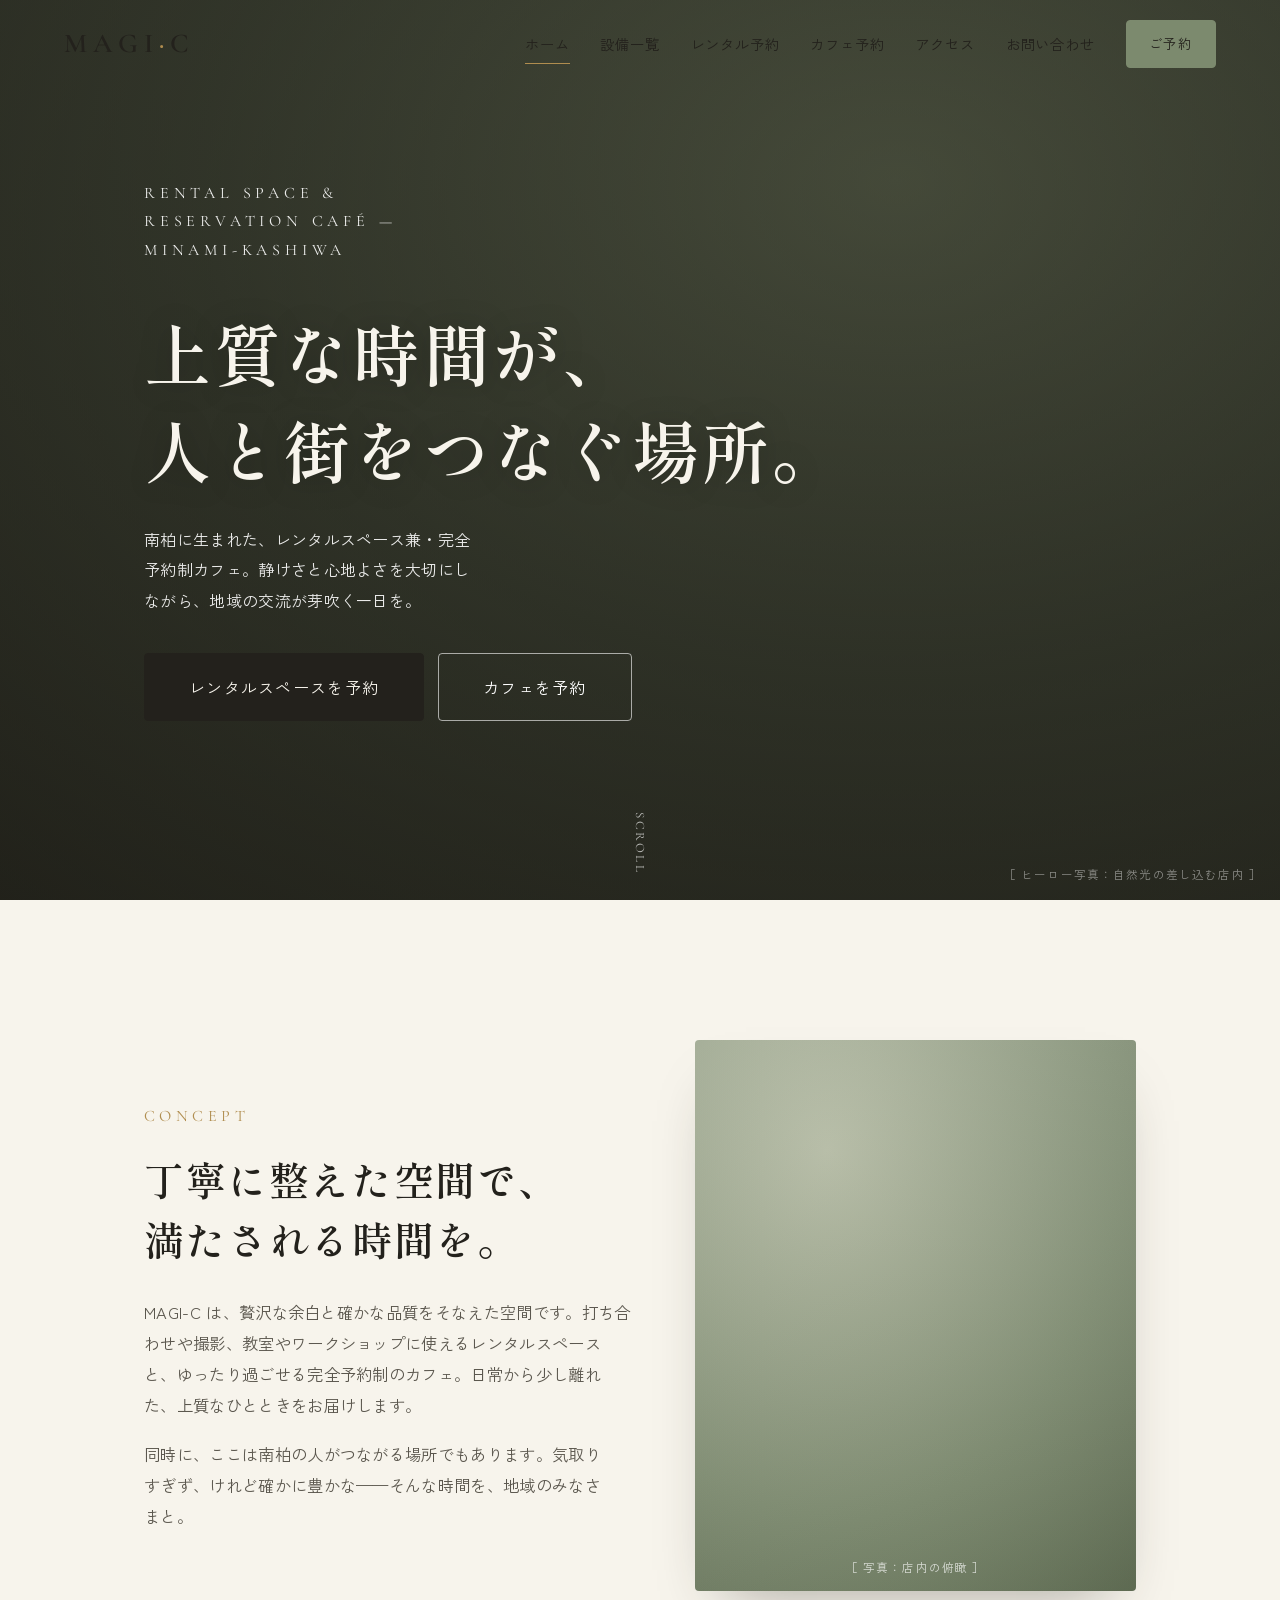
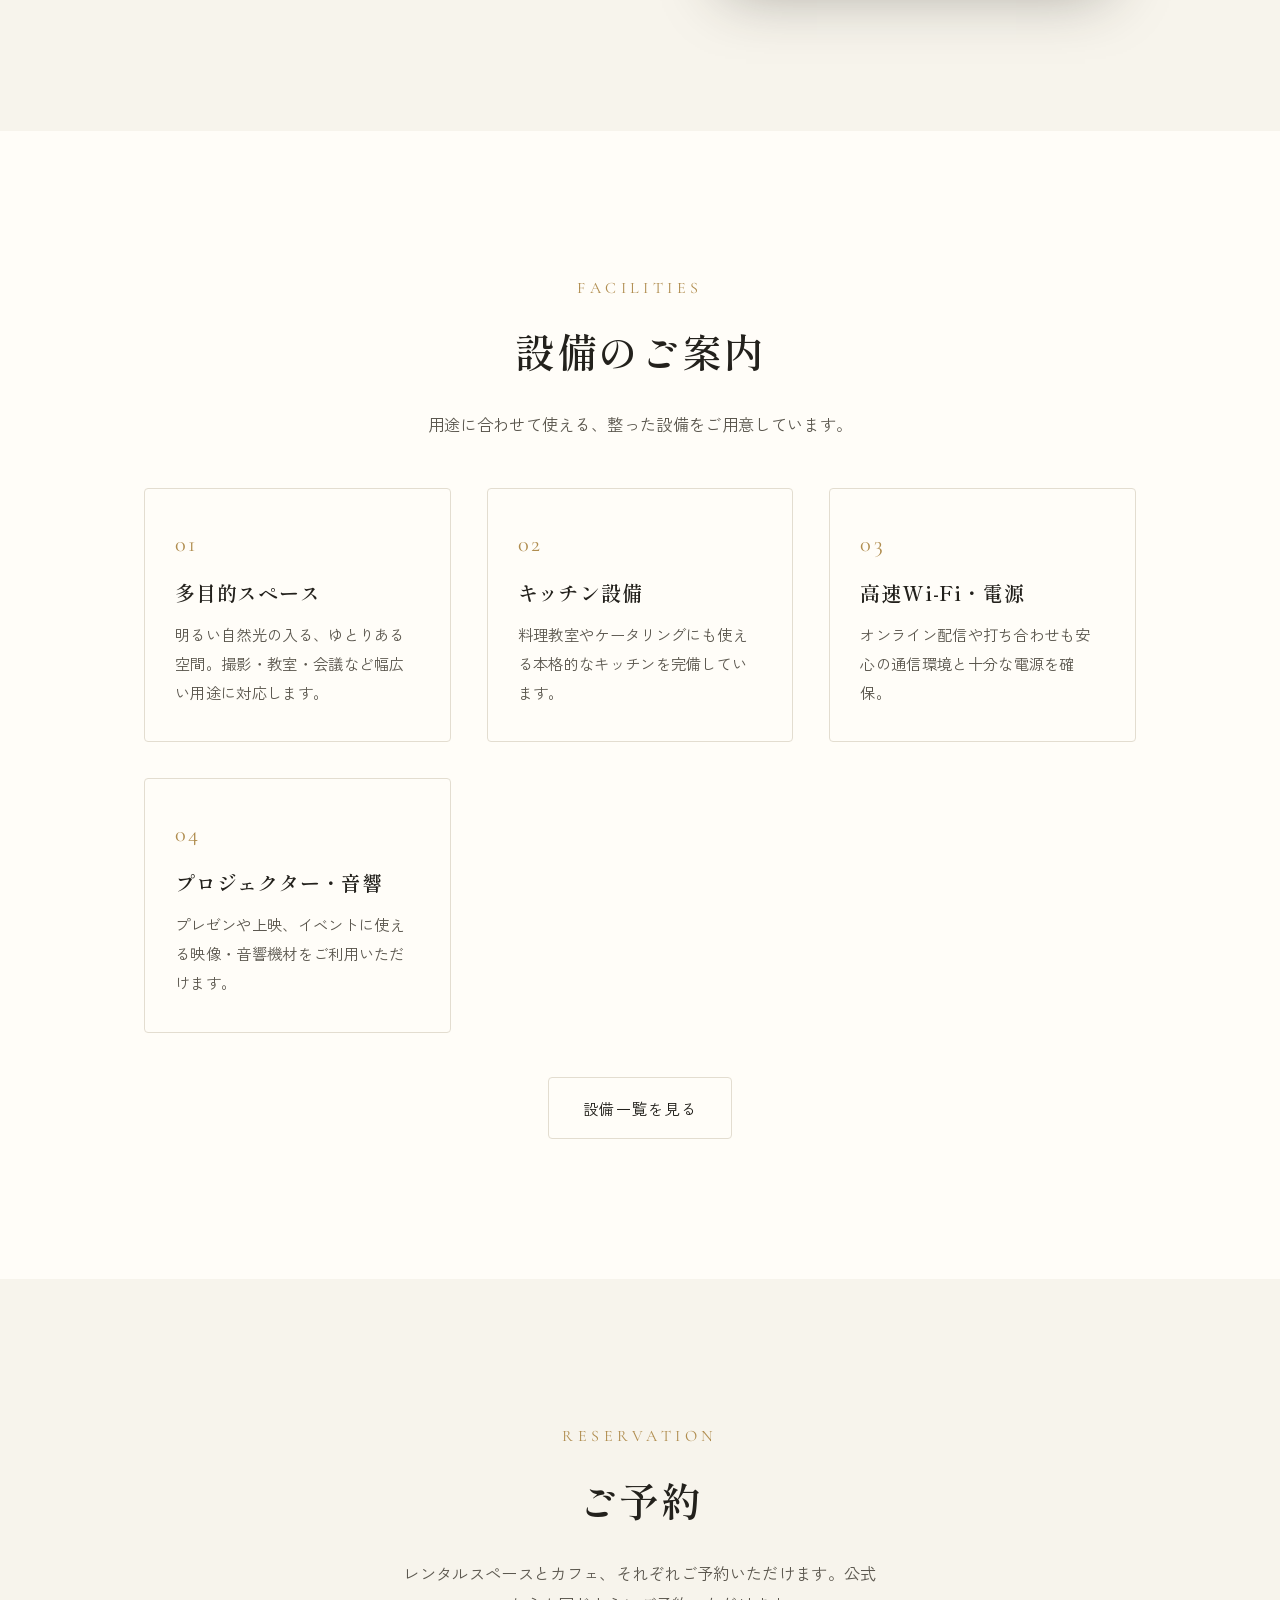
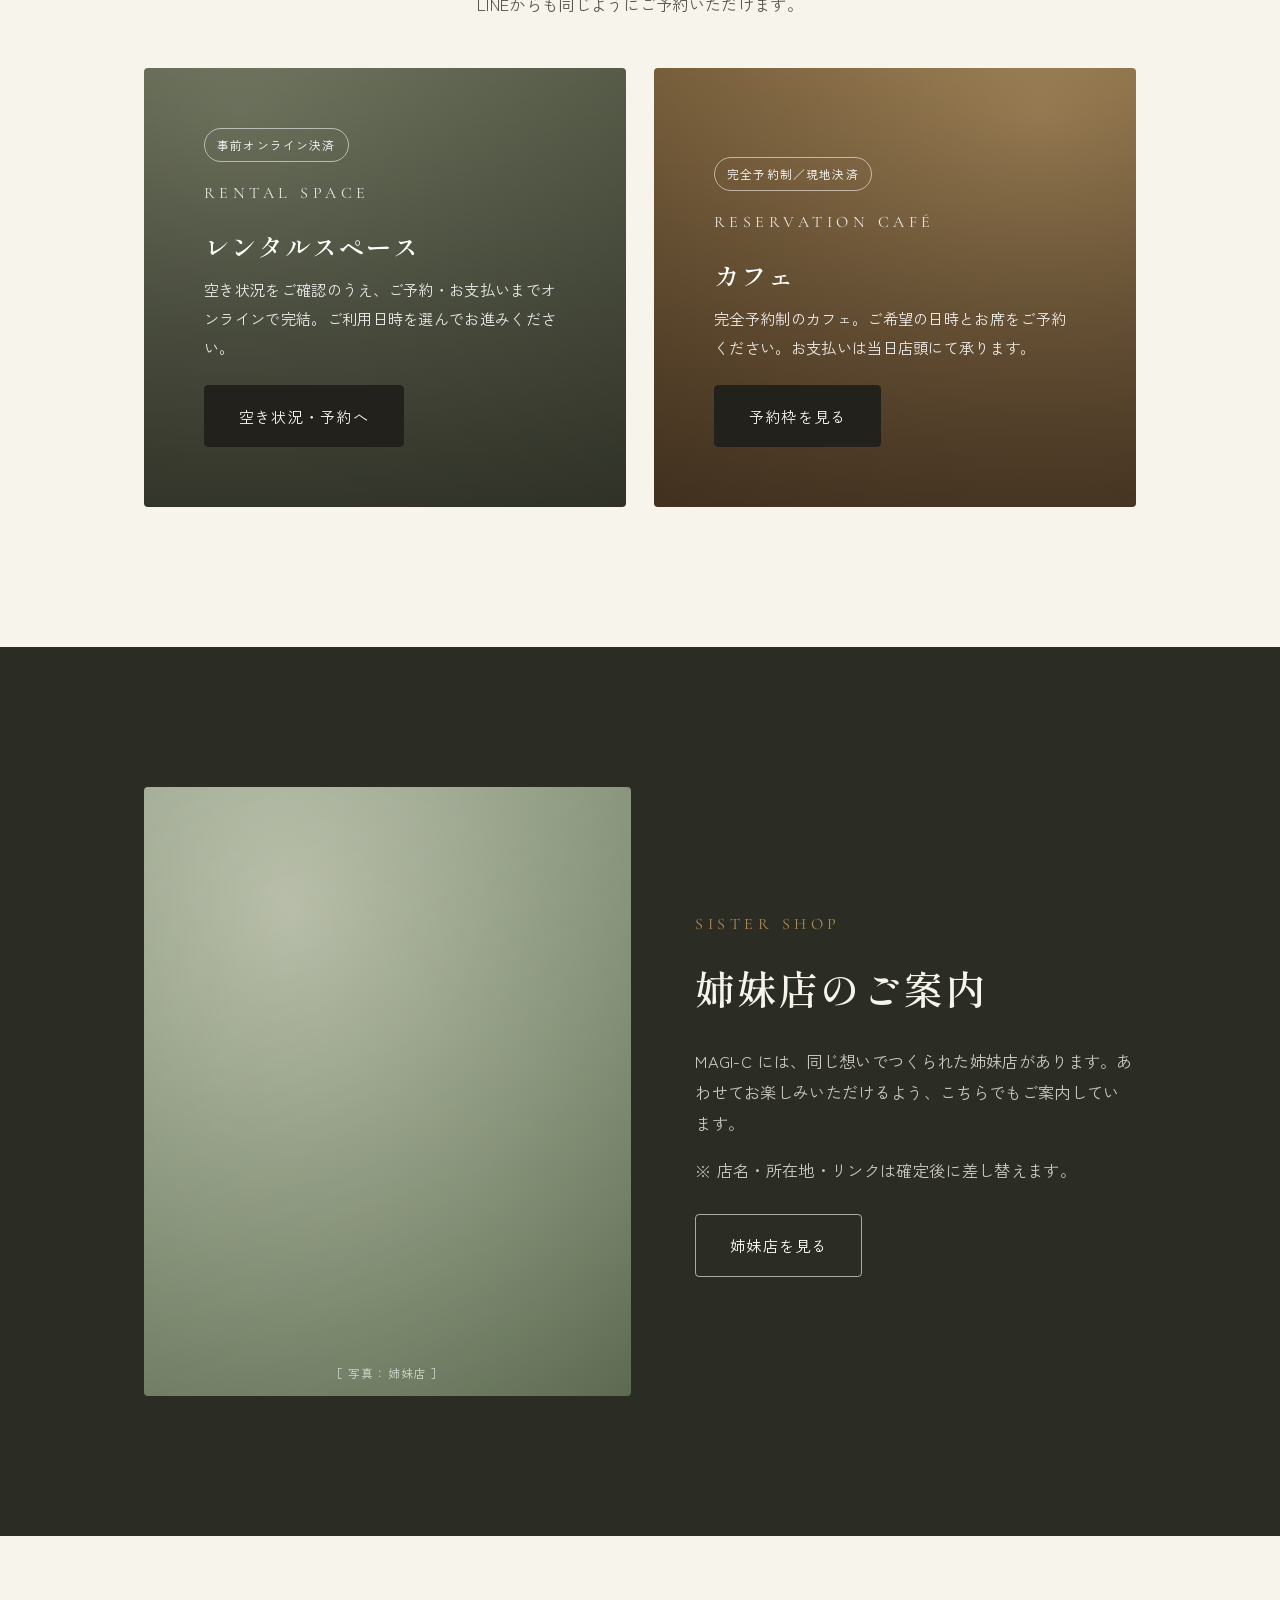
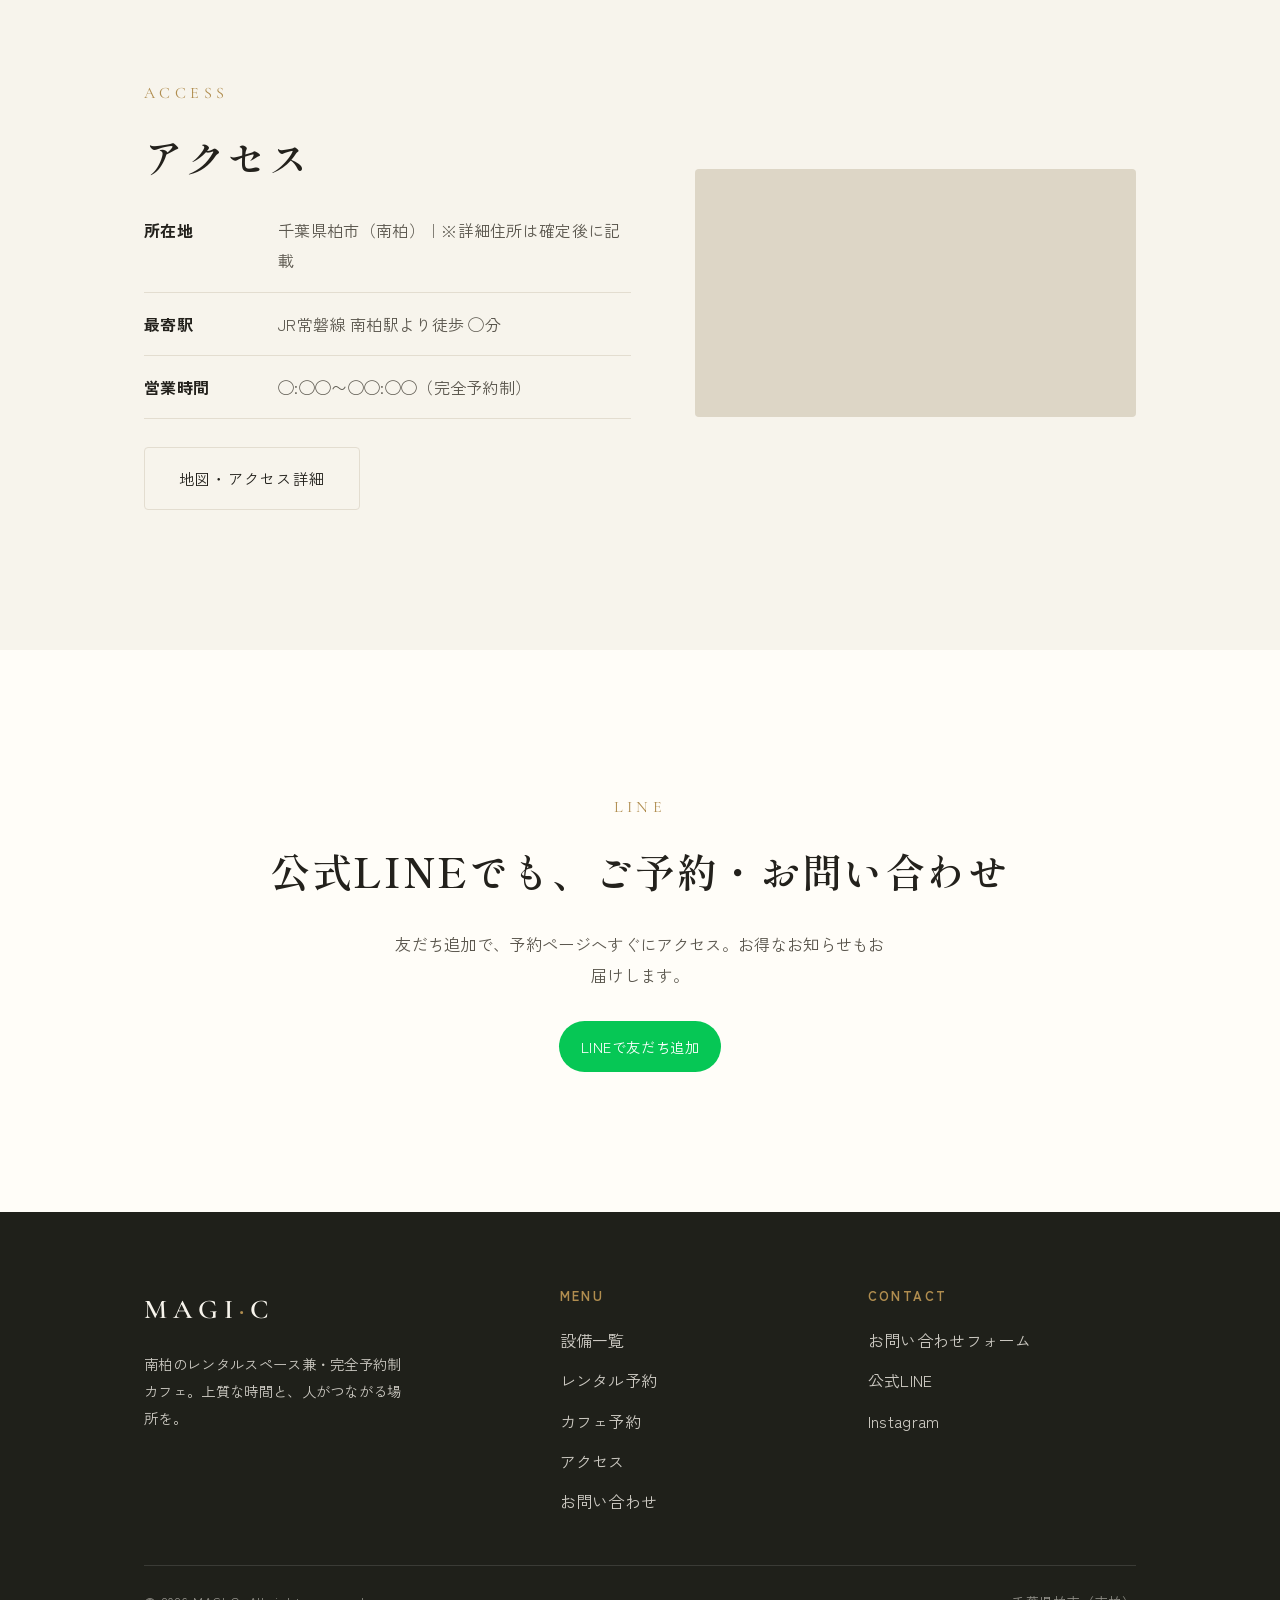
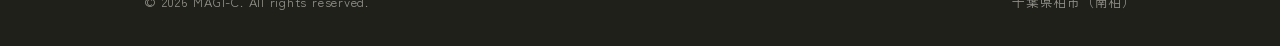
==== index.html @ 15f21172 "chore: Phase 2-a 予約保存(決済なし)実装をチェックポイント - booking-product/supabase/schema.sql: テーブル+RLS+RPC+シード - sup" ====
<!DOCTYPE html>
<html lang="ja">
<head>
  <meta charset="UTF-8" />
  <meta name="viewport" content="width=device-width, initial-scale=1.0" />
  <title>MAGI-C｜南柏のレンタルスペース＆完全予約制カフェ</title>
  <meta name="description" content="千葉・南柏のレンタルスペース兼・完全予約制カフェ「MAGI-C」。上質な時間と、地域の人がつながる場所。レンタルスペース・カフェのご予約はこちらから。" />
  <meta property="og:title" content="MAGI-C｜南柏のレンタルスペース＆完全予約制カフェ" />
  <meta property="og:description" content="上質な時間と、地域の人がつながる場所。南柏 MAGI-C。" />
  <meta property="og:type" content="website" />
  <link rel="preconnect" href="https://fonts.googleapis.com" />
  <link rel="preconnect" href="https://fonts.gstatic.com" crossorigin />
  <link href="https://fonts.googleapis.com/css2?family=Cormorant+Garamond:wght@500;600&family=Shippori+Mincho:wght@500;600&family=Zen+Kaku+Gothic+New:wght@400;500;700&display=swap" rel="stylesheet" />
  <link rel="stylesheet" href="assets/css/style.css" />
</head>
<body>

  <!-- Header -->
  <header class="site-header" id="header">
    <a href="index.html" class="brand">MAGI<span>·</span>C</a>
    <button class="nav-toggle" id="navToggle" aria-label="メニューを開く" aria-expanded="false"><span></span></button>
    <nav class="nav" id="nav">
      <a href="index.html" aria-current="page">ホーム</a>
      <a href="facilities.html">設備一覧</a>
      <a href="rental.html">レンタル予約</a>
      <a href="cafe.html">カフェ予約</a>
      <a href="access.html">アクセス</a>
      <a href="contact.html">お問い合わせ</a>
      <a href="rental.html" class="btn btn--sage">ご予約</a>
    </nav>
  </header>

  <!-- Hero -->
  <section class="hero">
    <div class="hero__media"></div>
    <div class="container hero__inner">
      <p class="hero__eyebrow">Rental Space &amp; Reservation Café — Minami-Kashiwa</p>
      <h1>上質な時間が、<br class="br-pc">人と街をつなぐ場所。</h1>
      <p>南柏に生まれた、レンタルスペース兼・完全予約制カフェ。静けさと心地よさを大切にしながら、地域の交流が芽吹く一日を。</p>
      <div class="hero__actions">
        <a href="rental.html" class="btn btn--lg">レンタルスペースを予約</a>
        <a href="cafe.html" class="btn btn--ghost btn--lg">カフェを予約</a>
      </div>
    </div>
    <span class="scroll-hint">SCROLL</span>
  </section>

  <!-- Concept -->
  <section class="section" id="concept">
    <div class="container split">
      <div class="reveal">
        <span class="eyebrow">Concept</span>
        <h2 class="section-title">丁寧に整えた空間で、<br class="br-pc">満たされる時間を。</h2>
        <p class="lead">MAGI-C は、贅沢な余白と確かな品質をそなえた空間です。打ち合わせや撮影、教室やワークショップに使えるレンタルスペースと、ゆったり過ごせる完全予約制のカフェ。日常から少し離れた、上質なひとときをお届けします。</p>
        <p class="lead" style="margin-top:18px;">同時に、ここは南柏の人がつながる場所でもあります。気取りすぎず、けれど確かに豊かな——そんな時間を、地域のみなさまと。</p>
      </div>
      <div class="media-frame reveal" data-label="［ 写真：店内の俯瞰 ］"></div>
    </div>
  </section>

  <!-- Facilities preview -->
  <section class="section" id="facilities" style="background:var(--c-paper);">
    <div class="container">
      <div class="reveal" style="text-align:center; margin-bottom:48px;">
        <span class="eyebrow">Facilities</span>
        <h2 class="section-title">設備のご案内</h2>
        <p class="lead" style="margin-inline:auto;">用途に合わせて使える、整った設備をご用意しています。</p>
      </div>
      <div class="grid">
        <div class="card reveal"><span class="num">01</span><h3>多目的スペース</h3><p>明るい自然光の入る、ゆとりある空間。撮影・教室・会議など幅広い用途に対応します。</p></div>
        <div class="card reveal"><span class="num">02</span><h3>キッチン設備</h3><p>料理教室やケータリングにも使える本格的なキッチンを完備しています。</p></div>
        <div class="card reveal"><span class="num">03</span><h3>高速Wi-Fi・電源</h3><p>オンライン配信や打ち合わせも安心の通信環境と十分な電源を確保。</p></div>
        <div class="card reveal"><span class="num">04</span><h3>プロジェクター・音響</h3><p>プレゼンや上映、イベントに使える映像・音響機材をご利用いただけます。</p></div>
      </div>
      <div style="text-align:center; margin-top:44px;" class="reveal">
        <a href="facilities.html" class="btn btn--ghost">設備一覧を見る</a>
      </div>
    </div>
  </section>

  <!-- Booking duo -->
  <section class="section" id="booking">
    <div class="container">
      <div class="reveal" style="text-align:center; margin-bottom:48px;">
        <span class="eyebrow">Reservation</span>
        <h2 class="section-title">ご予約</h2>
        <p class="lead" style="margin-inline:auto;">レンタルスペースとカフェ、それぞれご予約いただけます。公式LINEからも同じようにご予約いただけます。</p>
      </div>
      <div class="booking-duo">
        <div class="booking-card booking-card--rental reveal">
          <span class="tag">事前オンライン決済</span>
          <span class="eyebrow">Rental Space</span>
          <h3>レンタルスペース</h3>
          <p>空き状況をご確認のうえ、ご予約・お支払いまでオンラインで完結。ご利用日時を選んでお進みください。</p>
          <div><a href="rental.html" class="btn">空き状況・予約へ</a></div>
        </div>
        <div class="booking-card booking-card--cafe reveal">
          <span class="tag">完全予約制／現地決済</span>
          <span class="eyebrow">Reservation Café</span>
          <h3>カフェ</h3>
          <p>完全予約制のカフェ。ご希望の日時とお席をご予約ください。お支払いは当日店頭にて承ります。</p>
          <div><a href="cafe.html" class="btn">予約枠を見る</a></div>
        </div>
      </div>
    </div>
  </section>

  <!-- Sister store -->
  <section class="section sister" id="sister">
    <div class="container split">
      <div class="media-frame reveal" data-label="［ 写真：姉妹店 ］"></div>
      <div class="reveal">
        <span class="eyebrow">Sister Shop</span>
        <h2 class="section-title">姉妹店のご案内</h2>
        <p class="lead">MAGI-C には、同じ想いでつくられた姉妹店があります。あわせてお楽しみいただけるよう、こちらでもご案内しています。</p>
        <p class="lead" style="margin-top:16px;">※ 店名・所在地・リンクは確定後に差し替えます。</p>
        <div style="margin-top:28px;"><a href="#" class="btn btn--ghost" style="color:#fff;border-color:rgba(255,255,255,.6);">姉妹店を見る</a></div>
      </div>
    </div>
  </section>

  <!-- Access preview -->
  <section class="section" id="access">
    <div class="container split">
      <div class="reveal">
        <span class="eyebrow">Access</span>
        <h2 class="section-title">アクセス</h2>
        <dl class="info-list" style="margin-bottom:28px;">
          <div><dt>所在地</dt><dd>千葉県柏市（南柏）｜※詳細住所は確定後に記載</dd></div>
          <div><dt>最寄駅</dt><dd>JR常磐線 南柏駅より徒歩 ◯分</dd></div>
          <div><dt>営業時間</dt><dd>◯:◯◯〜◯◯:◯◯（完全予約制）</dd></div>
        </dl>
        <a href="access.html" class="btn btn--ghost">地図・アクセス詳細</a>
      </div>
      <iframe class="map-embed reveal" title="MAGI-C 地図（プレースホルダー）" src="https://www.google.com/maps?q=%E5%8D%97%E6%9F%8F%E9%A7%85&output=embed" loading="lazy"></iframe>
    </div>
  </section>

  <!-- LINE CTA -->
  <section class="section" style="background:var(--c-paper); text-align:center;">
    <div class="container reveal">
      <span class="eyebrow">LINE</span>
      <h2 class="section-title">公式LINEでも、ご予約・お問い合わせ</h2>
      <p class="lead" style="margin-inline:auto; margin-bottom:30px;">友だち追加で、予約ページへすぐにアクセス。お得なお知らせもお届けします。</p>
      <a href="#" class="line-pill">LINEで友だち追加</a>
    </div>
  </section>

  <!-- Footer -->
  <footer class="site-footer">
    <div class="container">
      <div class="footer-grid">
        <div>
          <a href="index.html" class="brand">MAGI<span>·</span>C</a>
          <p style="font-size:.9rem; max-width:34ch;">南柏のレンタルスペース兼・完全予約制カフェ。上質な時間と、人がつながる場所を。</p>
        </div>
        <div>
          <h4>Menu</h4>
          <ul>
            <li><a href="facilities.html">設備一覧</a></li>
            <li><a href="rental.html">レンタル予約</a></li>
            <li><a href="cafe.html">カフェ予約</a></li>
            <li><a href="access.html">アクセス</a></li>
            <li><a href="contact.html">お問い合わせ</a></li>
          </ul>
        </div>
        <div>
          <h4>Contact</h4>
          <ul>
            <li><a href="contact.html">お問い合わせフォーム</a></li>
            <li><a href="#">公式LINE</a></li>
            <li><a href="#">Instagram</a></li>
          </ul>
        </div>
      </div>
      <div class="footer-bottom">
        <span>&copy; 2026 MAGI-C. All rights reserved.</span>
        <span>千葉県柏市（南柏）</span>
      </div>
    </div>
  </footer>

  <script src="assets/js/main.js"></script>
</body>
</html>
---- assets/css/style.css ----
/* =========================================================
   MAGI-C  —  Design System
   高級感（restraint・余白・明朝）× さわやかさ（自然光・植物の差し色）
   ========================================================= */

:root {
  /* Color palette */
  --c-cream:      #f7f4ec;   /* base background (warm off-white) */
  --c-paper:      #fffdf8;   /* card / lighter surface */
  --c-ink:        #23211c;   /* primary text (soft black) */
  --c-ink-soft:   #5b574e;   /* secondary text */
  --c-line:       #e3ddd0;   /* hairline / borders */
  --c-sage:       #7c8a6e;   /* fresh accent (botanical green) */
  --c-sage-deep:  #5e6b52;   /* accent hover */
  --c-brass:      #b08d4f;   /* luxury accent (muted gold) */

  /* Typography */
  --f-serif:  "Shippori Mincho", "Hiragino Mincho ProN", "Yu Mincho", serif;
  --f-latin:  "Cormorant Garamond", Georgia, serif;
  --f-sans:   "Zen Kaku Gothic New", "Noto Sans JP", "Hiragino Sans", sans-serif;

  /* Spacing / layout */
  --maxw: 1120px;
  --gutter: clamp(20px, 5vw, 64px);
  --radius: 4px;

  /* Transition */
  --ease: cubic-bezier(.22,.61,.36,1);
}

/* ---------- Reset ---------- */
*, *::before, *::after { box-sizing: border-box; margin: 0; padding: 0; }
html { scroll-behavior: smooth; -webkit-text-size-adjust: 100%; }
body {
  font-family: var(--f-sans);
  color: var(--c-ink);
  background: var(--c-cream);
  line-height: 1.9;
  font-size: 16px;
  letter-spacing: .02em;
  -webkit-font-smoothing: antialiased;
  text-rendering: optimizeLegibility;
  /* 日本語の改行・禁則処理 */
  word-break: normal;
  line-break: strict;
  overflow-wrap: break-word;
}
img { max-width: 100%; display: block; }
a { color: inherit; text-decoration: none; transition: color .3s var(--ease); }
ul { list-style: none; }

/* PCのみの改行（スマホでは自然改行に任せる） */
.br-pc { display: inline; }

/* ---------- Typography helpers ---------- */
.serif { font-family: var(--f-serif); }
h1, h2, h3 {
  font-family: var(--f-serif);
  font-weight: 600;
  line-height: 1.5;
  letter-spacing: .04em;
  text-wrap: balance;          /* 見出しの行バランスを自動調整 */
}

.section {
  padding: clamp(64px, 11vw, 140px) 0;
}
.container {
  width: 100%;
  max-width: var(--maxw);
  margin-inline: auto;
  padding-inline: var(--gutter);
}
.eyebrow {
  font-family: var(--f-latin);
  font-size: 1rem;
  letter-spacing: .28em;
  text-transform: uppercase;
  color: var(--c-brass);
  display: inline-block;
  margin-bottom: 18px;
}
.section-title {
  font-size: clamp(1.55rem, 3.4vw, 2.5rem);
  margin-bottom: 28px;
}
.lead {
  color: var(--c-ink-soft);
  max-width: 62ch;
  font-size: 1.02rem;
  text-wrap: pretty;           /* 末尾の孤立文字を抑制 */
}
/* 中央寄せの説明文が広がりすぎないように */
[style*="margin-inline:auto"].lead,
.page-hero .lead { margin-inline: auto; }

/* ---------- Buttons ---------- */
.btn {
  display: inline-flex;
  align-items: center;
  gap: .6em;
  font-family: var(--f-sans);
  font-size: .95rem;
  letter-spacing: .08em;
  padding: 16px 34px;
  border: 1px solid var(--c-ink);
  border-radius: var(--radius);
  background: var(--c-ink);
  color: var(--c-cream);
  cursor: pointer;
  transition: all .35s var(--ease);
}
.btn:hover { background: transparent; color: var(--c-ink); }
.btn--ghost {
  background: transparent;
  color: var(--c-ink);
  border-color: var(--c-line);
}
.btn--ghost:hover { border-color: var(--c-ink); }
.btn--sage {
  background: var(--c-sage);
  border-color: var(--c-sage);
  color: #fff;
}
.btn--sage:hover { background: var(--c-sage-deep); border-color: var(--c-sage-deep); color:#fff; }
.btn--lg { padding: 18px 44px; font-size: 1rem; }

/* ---------- Header ---------- */
.site-header {
  position: fixed;
  inset: 0 0 auto 0;
  z-index: 100;
  display: flex;
  align-items: center;
  justify-content: space-between;
  padding: 18px var(--gutter);
  background: rgba(247,244,236,0);
  transition: background .4s var(--ease), padding .4s var(--ease), box-shadow .4s var(--ease);
}
.site-header.is-scrolled {
  background: rgba(247,244,236,.92);
  backdrop-filter: blur(8px);
  padding-block: 12px;
  box-shadow: 0 1px 0 var(--c-line);
}
.brand {
  font-family: var(--f-latin);
  font-size: 1.7rem;
  letter-spacing: .22em;
  font-weight: 600;
}
.brand span { color: var(--c-brass); }
.nav {
  display: flex;
  align-items: center;
  gap: clamp(18px, 2.4vw, 36px);
}
.nav a {
  font-size: .9rem;
  letter-spacing: .06em;
  position: relative;
  color: var(--c-ink);
}
.nav a::after {
  content: "";
  position: absolute;
  left: 0; bottom: -6px;
  width: 0; height: 1px;
  background: var(--c-brass);
  transition: width .35s var(--ease);
}
.nav a:hover::after, .nav a[aria-current="page"]::after { width: 100%; }
.nav .btn { padding: 10px 22px; font-size: .85rem; }

/* Hamburger */
.nav-toggle {
  display: none;
  width: 44px; height: 44px;
  border: none; background: none; cursor: pointer;
  position: relative; z-index: 110;
}
.nav-toggle span,
.nav-toggle span::before,
.nav-toggle span::after {
  content: ""; position: absolute; left: 9px; right: 9px; height: 1.5px;
  background: var(--c-ink); transition: transform .35s var(--ease), opacity .25s var(--ease);
}
.nav-toggle span { top: 50%; }
.nav-toggle span::before { top: -8px; }
.nav-toggle span::after { top: 8px; }
.nav-toggle.is-open span { background: transparent; }
.nav-toggle.is-open span::before { transform: translateY(8px) rotate(45deg); }
.nav-toggle.is-open span::after  { transform: translateY(-8px) rotate(-45deg); }

/* ---------- Hero ---------- */
.hero {
  position: relative;
  min-height: 100svh;
  display: flex;
  align-items: center;
  color: var(--c-cream);
  overflow: hidden;
}
.hero__media {
  position: absolute; inset: 0;
  background:
    linear-gradient(180deg, rgba(20,18,14,.45), rgba(20,18,14,.55)),
    radial-gradient(120% 120% at 70% 20%, #6f7a5f 0%, #4a5240 45%, #2b2c23 100%);
}
.hero__media::after {
  /* placeholder note for photography */
  content: "［ ヒーロー写真：自然光の差し込む店内 ］";
  position: absolute; right: 18px; bottom: 14px;
  font-size: .72rem; letter-spacing: .1em; color: rgba(255,255,255,.45);
}
.hero__inner { position: relative; z-index: 2; }
.hero__eyebrow {
  font-family: var(--f-latin);
  letter-spacing: .3em;
  text-transform: uppercase;
  font-size: clamp(.78rem, 2.4vw, 1rem);
  line-height: 1.8;
  color: rgba(255,255,255,.82);
  margin-bottom: 22px;
  max-width: 24ch;
}
.hero h1 {
  font-size: clamp(2rem, 6vw, 4.2rem);
  line-height: 1.45;
  font-weight: 600;
  margin-bottom: 26px;
  text-shadow: 0 1px 30px rgba(0,0,0,.25);
  text-wrap: balance;
}
.hero p {
  max-width: 42ch;
  color: rgba(255,255,255,.9);
  margin-bottom: 38px;
}
.hero__actions { display: flex; flex-wrap: wrap; gap: 14px; }
.hero .btn--ghost { color: #fff; border-color: rgba(255,255,255,.6); }
.hero .btn--ghost:hover { background: #fff; color: var(--c-ink); border-color:#fff; }

.scroll-hint {
  position: absolute; left: 50%; bottom: 26px; transform: translateX(-50%);
  z-index: 2; font-family: var(--f-latin); letter-spacing: .2em; font-size: .8rem;
  color: rgba(255,255,255,.7); writing-mode: vertical-rl;
}

/* ---------- Generic page header (下層) ---------- */
.page-hero {
  padding: calc(96px + clamp(40px,8vw,90px)) 0 clamp(40px,8vw,80px);
  background: linear-gradient(180deg, var(--c-paper), var(--c-cream));
  border-bottom: 1px solid var(--c-line);
  text-align: center;
}
.page-hero h1 { font-size: clamp(1.9rem, 4.5vw, 3rem); }
.page-hero .eyebrow { margin-bottom: 14px; }

/* ---------- Concept / split ---------- */
.split {
  display: grid;
  grid-template-columns: 1.05fr .95fr;
  gap: clamp(28px, 5vw, 72px);
  align-items: center;
}
.media-frame {
  aspect-ratio: 4 / 5;
  border-radius: var(--radius);
  background:
    linear-gradient(160deg, rgba(255,255,255,.18), rgba(0,0,0,.04)),
    radial-gradient(110% 110% at 30% 20%, #aeb59c, #7c8a6e 60%, #5e6b52);
  position: relative;
  box-shadow: 0 30px 60px -30px rgba(40,38,30,.4);
}
.media-frame[data-label]::after {
  content: attr(data-label);
  position: absolute; inset: auto 0 12px 0; text-align: center;
  font-size: .72rem; letter-spacing: .1em; color: rgba(255,255,255,.7);
}
.media-frame--wide { aspect-ratio: 16 / 10; }

/* ---------- Feature grid (設備) ---------- */
.grid {
  display: grid;
  grid-template-columns: repeat(auto-fit, minmax(260px, 1fr));
  gap: clamp(20px, 3vw, 36px);
}
.card {
  background: var(--c-paper);
  border: 1px solid var(--c-line);
  border-radius: var(--radius);
  padding: 34px 30px;
  transition: transform .4s var(--ease), box-shadow .4s var(--ease);
}
.card:hover { transform: translateY(-6px); box-shadow: 0 24px 48px -28px rgba(40,38,30,.45); }
.card .num {
  font-family: var(--f-latin); font-size: 1.4rem; color: var(--c-brass);
  letter-spacing: .1em; display: block; margin-bottom: 12px;
}
.card h3 { font-size: 1.25rem; margin-bottom: 12px; }
.card p { color: var(--c-ink-soft); font-size: .96rem; }

/* ---------- Booking duo (予約導線) ---------- */
.booking-duo { display: grid; grid-template-columns: 1fr 1fr; gap: clamp(18px,2.6vw,28px); }
.booking-card {
  position: relative; overflow: hidden;
  border-radius: var(--radius);
  padding: clamp(34px, 5vw, 60px);
  color: #fff; min-height: 320px;
  display: flex; flex-direction: column; justify-content: flex-end;
}
.booking-card--rental {
  background: linear-gradient(180deg, rgba(30,30,24,.25), rgba(30,30,24,.7)),
              radial-gradient(120% 120% at 20% 10%, #8b9277, #59604a);
}
.booking-card--cafe {
  background: linear-gradient(180deg, rgba(40,28,20,.25), rgba(40,28,20,.7)),
              radial-gradient(120% 120% at 80% 10%, #c2a06a, #7a5f38);
}
.booking-card .eyebrow { color: rgba(255,255,255,.85); }
.booking-card h3 { font-size: 1.6rem; margin-bottom: 10px; }
.booking-card p { color: rgba(255,255,255,.88); margin-bottom: 22px; font-size: .96rem; }
.tag {
  display:inline-block; font-size:.74rem; letter-spacing:.1em;
  padding:5px 12px; border:1px solid rgba(255,255,255,.55); border-radius:100px;
  margin-bottom: 16px; align-self:flex-start;
}

/* ---------- Pricing table ---------- */
.table-wrap { width:100%; overflow-x:auto; -webkit-overflow-scrolling:touch; border-radius: var(--radius); }
.price-table { width:100%; min-width:380px; border-collapse: collapse; background: var(--c-paper); border:1px solid var(--c-line); }
.price-table th, .price-table td { padding: 16px 20px; text-align:left; border-bottom:1px solid var(--c-line); white-space:nowrap; }
.price-table th { font-family: var(--f-sans); font-weight:600; background: #efe9dc; letter-spacing:.04em; }
.price-table td:first-child { white-space:normal; }
.price-table td:last-child, .price-table th:last-child { text-align:right; }
.price-table tr:last-child td { border-bottom:none; }

/* ---------- 営業カレンダー（カフェ） ---------- */
.cal {
  background: var(--c-paper);
  border:1px solid var(--c-line);
  border-radius: var(--radius);
  padding: clamp(18px, 3vw, 28px);
  max-width: 560px;
}
.cal__head { display:flex; align-items:center; justify-content:space-between; margin-bottom:18px; }
.cal__title { font-family: var(--f-serif); font-size:1.15rem; letter-spacing:.04em; }
.cal__nav { display:flex; gap:8px; }
.cal__nav button {
  width:40px; height:40px; border:1px solid var(--c-line); background:var(--c-cream);
  border-radius:var(--radius); cursor:pointer; font-size:1rem; color:var(--c-ink);
  transition: border-color .3s var(--ease);
}
.cal__nav button:hover { border-color: var(--c-ink); }
.cal__grid { display:grid; grid-template-columns: repeat(7, 1fr); gap:6px; }
.cal__dow { text-align:center; font-size:.72rem; letter-spacing:.08em; color:var(--c-ink-soft); padding-bottom:6px; }
.cal__cell {
  aspect-ratio:1/1; display:flex; flex-direction:column; align-items:center; justify-content:center;
  border-radius:var(--radius); font-size:.9rem; gap:3px; border:1px solid transparent;
}
.cal__cell.is-empty { background:transparent; }
.cal__cell .dot { width:6px; height:6px; border-radius:50%; }
.cal__cell.open   { background:rgba(124,138,110,.12); color:var(--c-sage-deep); }
.cal__cell.open .dot { background:var(--c-sage); }
.cal__cell.full   { background:rgba(176,141,79,.14); color:#8a6a2e; }
.cal__cell.full .dot { background:var(--c-brass); }
.cal__cell.closed { background:#efe9dc; color:#a39b8a; }
.cal__cell.closed .dot { background:#c4bba8; }
.cal__cell.today { outline:2px solid var(--c-ink); outline-offset:-2px; }
.cal__legend { display:flex; flex-wrap:wrap; gap:14px 22px; margin-top:18px; font-size:.84rem; color:var(--c-ink-soft); }
.cal__legend span { display:inline-flex; align-items:center; gap:7px; }
.cal__legend i { width:10px; height:10px; border-radius:50%; display:inline-block; }
.cal__legend .i-open{ background:var(--c-sage);} .cal__legend .i-full{ background:var(--c-brass);} .cal__legend .i-closed{ background:#c4bba8;}

/* ---------- Steps ---------- */
.steps { counter-reset: step; display:grid; gap: 18px; }
.steps li {
  position: relative; padding: 22px 24px 22px 76px;
  background: var(--c-paper); border:1px solid var(--c-line); border-radius: var(--radius);
}
.steps li::before {
  counter-increment: step; content: counter(step);
  position:absolute; left:24px; top:50%; transform: translateY(-50%);
  font-family: var(--f-latin); font-size:1.6rem; color: var(--c-brass);
  width:34px; text-align:center;
}
.steps strong { display:block; font-family: var(--f-serif); font-size:1.1rem; margin-bottom:4px; }
.steps p { color: var(--c-ink-soft); font-size:.94rem; }

/* ---------- Notice / payment callout ---------- */
.notice {
  border-left: 3px solid var(--c-sage);
  background: var(--c-paper);
  padding: 22px 26px; border-radius: var(--radius);
  color: var(--c-ink-soft); font-size:.96rem;
}
.notice strong { color: var(--c-ink); }

/* ---------- Form ---------- */
.form { display:grid; gap: 22px; max-width: 680px; }
.field { display:grid; gap:8px; }
.field label { font-size:.9rem; letter-spacing:.04em; }
.field .req { color: var(--c-brass); font-size:.8rem; margin-left:6px; }
.field input, .field textarea, .field select {
  font: inherit; padding: 14px 16px; border:1px solid var(--c-line);
  border-radius: var(--radius); background: var(--c-paper); color: var(--c-ink);
  transition: border-color .3s var(--ease);
}
.field input:focus, .field textarea:focus, .field select:focus {
  outline:none; border-color: var(--c-sage);
}

/* ---------- Sister store ---------- */
.sister {
  background: #2b2c23; color: var(--c-cream);
}
.sister .eyebrow { color: var(--c-brass); }
.sister .section-title { color: var(--c-cream); }
.sister .lead { color: rgba(247,244,236,.78); }
.sister .media-frame { box-shadow:none; }

/* ---------- Access ---------- */
.map-embed {
  width:100%; aspect-ratio: 16/9; border:0; border-radius: var(--radius);
  background: #ddd6c6;
}
.info-list { display:grid; gap:16px; }
.info-list div { display:grid; grid-template-columns: 120px 1fr; gap:14px; padding-bottom:16px; border-bottom:1px solid var(--c-line); }
.info-list dt { font-weight:600; color: var(--c-ink); }
.info-list dd { color: var(--c-ink-soft); }

/* ---------- Footer ---------- */
.site-footer { background:#1f201a; color: rgba(247,244,236,.8); padding: 72px 0 32px; }
.footer-grid { display:grid; grid-template-columns: 1.4fr 1fr 1fr; gap: 40px; margin-bottom: 48px; }
.site-footer .brand { color: var(--c-cream); display:inline-block; margin-bottom:14px; }
.site-footer h4 { font-family: var(--f-sans); font-size:.82rem; letter-spacing:.18em; text-transform:uppercase; color: var(--c-brass); margin-bottom:16px; }
.site-footer ul { display:grid; gap:10px; }
.site-footer a:hover { color: var(--c-cream); }
.footer-bottom { border-top:1px solid rgba(255,255,255,.12); padding-top:24px; font-size:.8rem; letter-spacing:.06em; color: rgba(247,244,236,.55); display:flex; justify-content:space-between; flex-wrap:wrap; gap:10px; }
.line-pill {
  display:inline-flex; align-items:center; gap:8px;
  background: #06c755; color:#fff; padding:12px 22px; border-radius:100px;
  font-size:.9rem; letter-spacing:.04em;
}
.line-pill:hover { color:#fff; opacity:.9; }

/* ---------- Reveal animation ---------- */
.reveal { opacity:0; transform: translateY(24px); transition: opacity .8s var(--ease), transform .8s var(--ease); }
.reveal.is-visible { opacity:1; transform:none; }

/* ---------- Responsive ---------- */
@media (max-width: 880px) {
  .split { grid-template-columns: 1fr; }
  .booking-duo { grid-template-columns: 1fr; }
  .footer-grid { grid-template-columns: 1fr 1fr; }
  .booking-card { min-height: 260px; }

  .nav-toggle { display:block; }
  .nav {
    position: fixed; inset:0; flex-direction: column; justify-content:center;
    gap: 28px; background: rgba(247,244,236,.98); backdrop-filter: blur(6px);
    transform: translateX(100%); transition: transform .45s var(--ease);
  }
  .nav.is-open { transform:none; }
  .nav a { font-size: 1.1rem; }
  .nav .btn { padding: 14px 30px; }
}

/* スマホ（主要ターゲット）：文字サイズ・余白・改行を最適化 */
@media (max-width: 600px) {
  body { font-size: 15.5px; line-height: 1.85; }
  .br-pc { display: none; }                      /* 強制改行を解除し自然改行に */
  .eyebrow { font-size: .82rem; letter-spacing: .2em; margin-bottom: 12px; }
  .hero__eyebrow { letter-spacing: .22em; }
  .section-title { font-size: clamp(1.45rem, 6.5vw, 1.9rem); margin-bottom: 22px; }
  .hero p, .lead { font-size: .98rem; }
  .brand { font-size: 1.45rem; letter-spacing: .18em; }
  .site-header { padding-inline: 20px; }

  .footer-grid { grid-template-columns: 1fr; gap: 28px; }
  .info-list div { grid-template-columns: 96px 1fr; gap: 10px; }
  .hero__actions { flex-direction: column; align-items: stretch; }
  .hero__actions .btn { justify-content:center; }

  .steps li { padding: 20px 20px 20px 64px; }
  .steps li::before { left: 18px; font-size: 1.4rem; }
  .card { padding: 28px 24px; }
  .booking-card { padding: 30px 26px; }

  /* アクセスボタンの横並びがはみ出さないように */
  .btn { padding: 14px 26px; }
}

/* 極小端末 */
@media (max-width: 380px) {
  .info-list div { grid-template-columns: 1fr; gap: 2px; }
  .info-list div dt { font-size:.86rem; color: var(--c-brass); }
  .cal__cell { font-size:.8rem; }
}

@media (prefers-reduced-motion: reduce) {
  *, *::before, *::after { animation: none !important; transition: none !important; }
  .reveal { opacity:1; transform:none; }
}
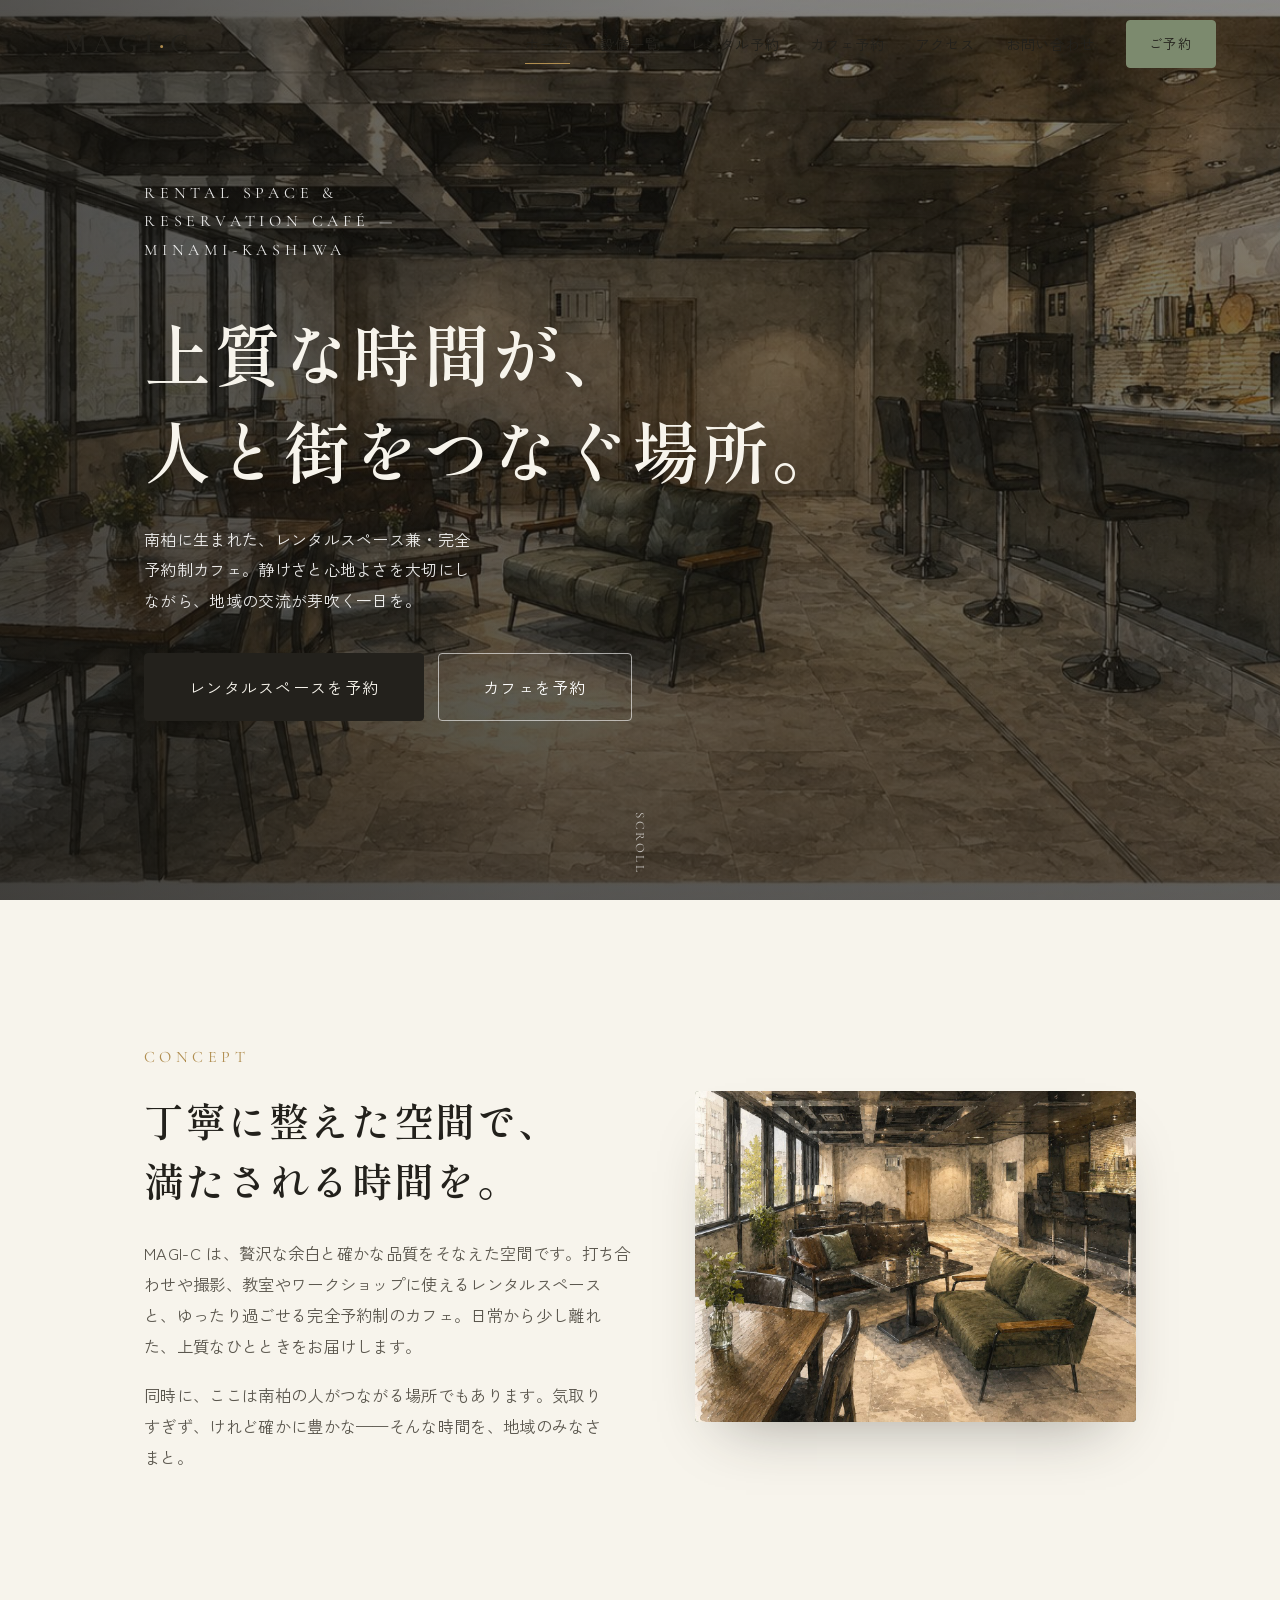
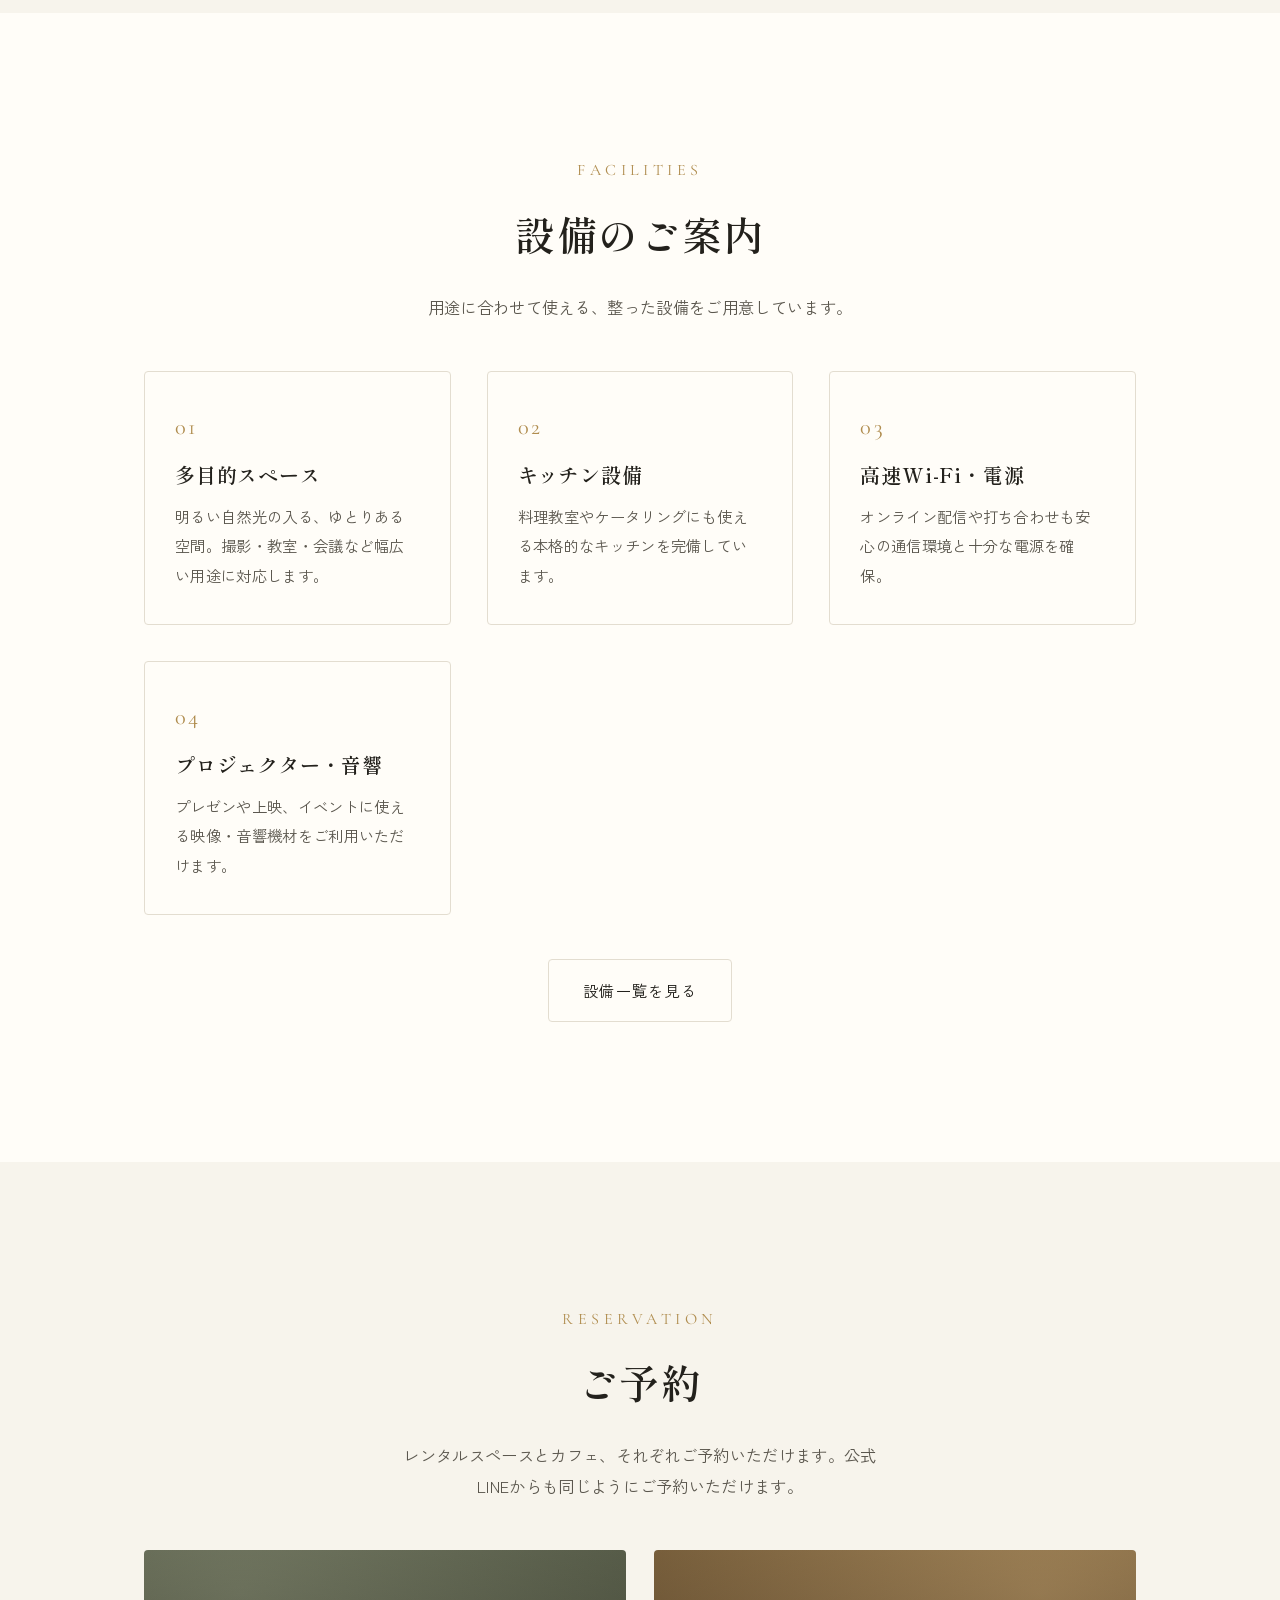
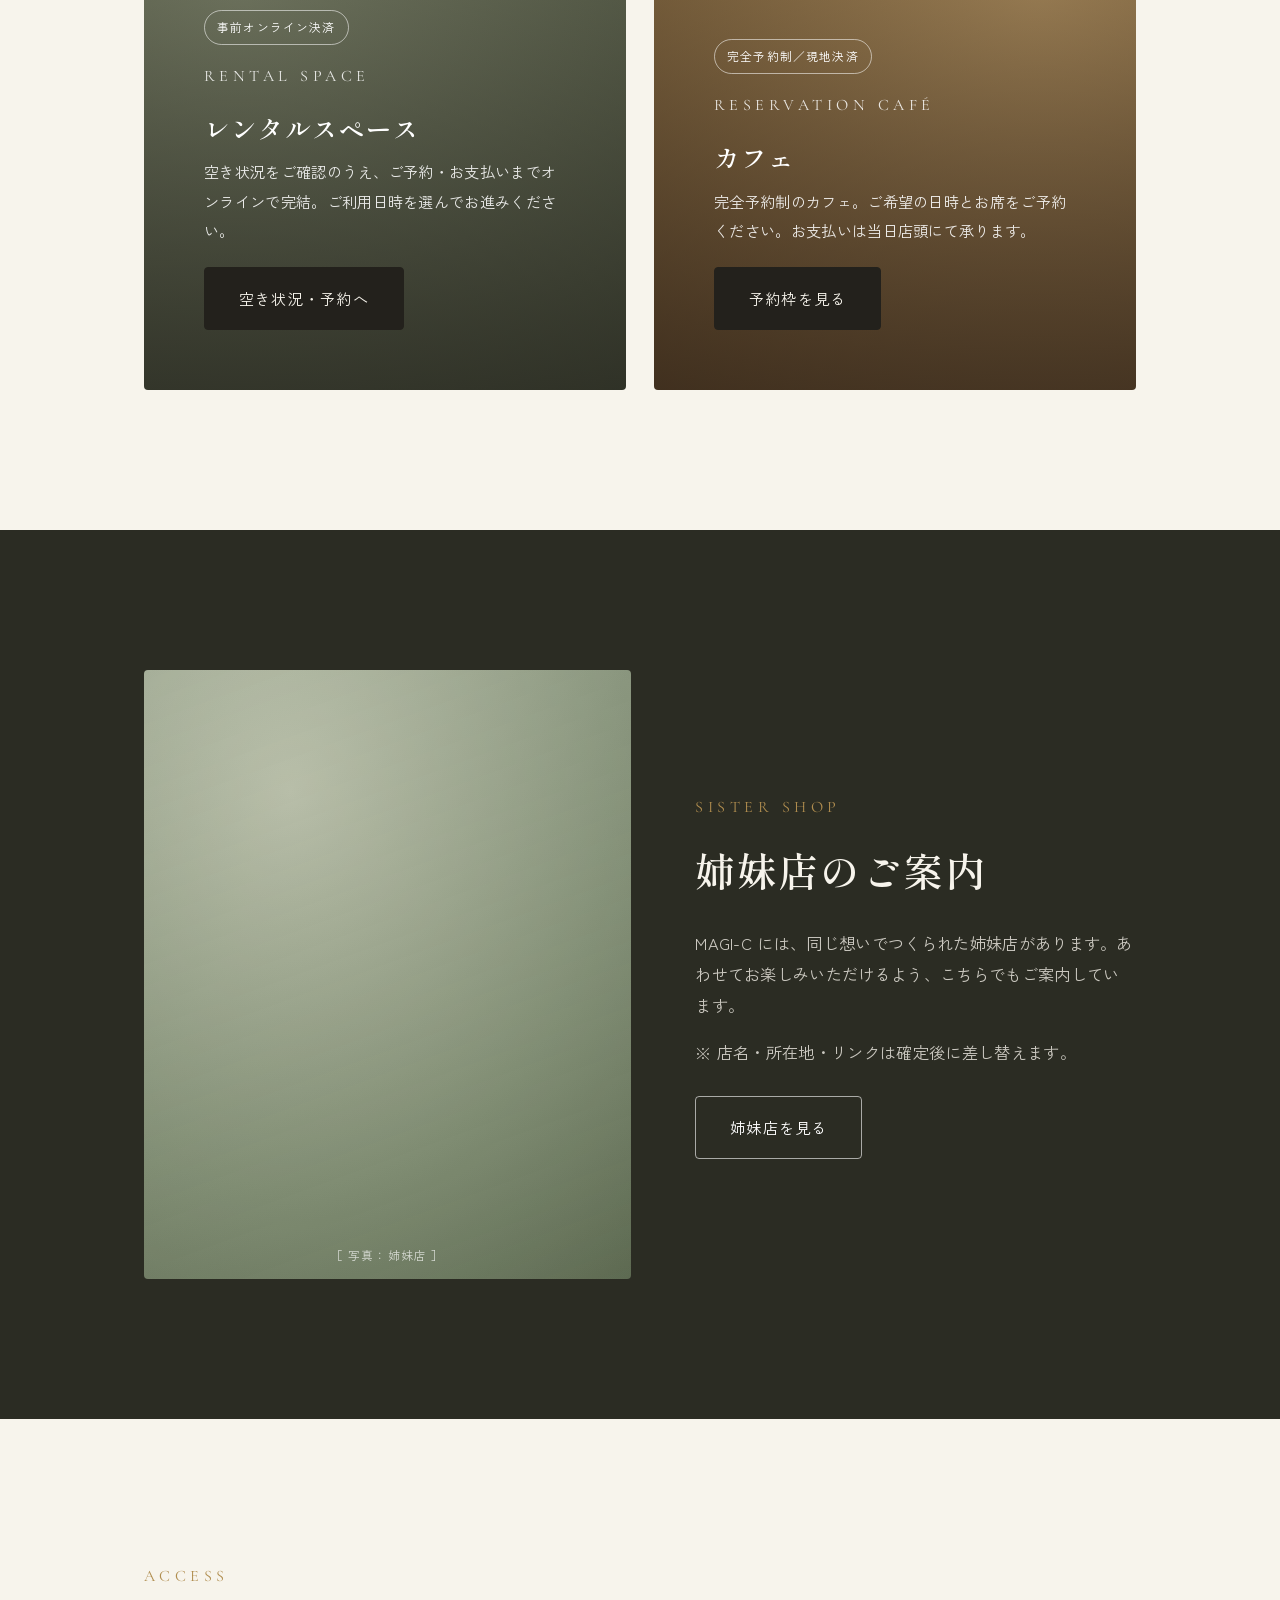
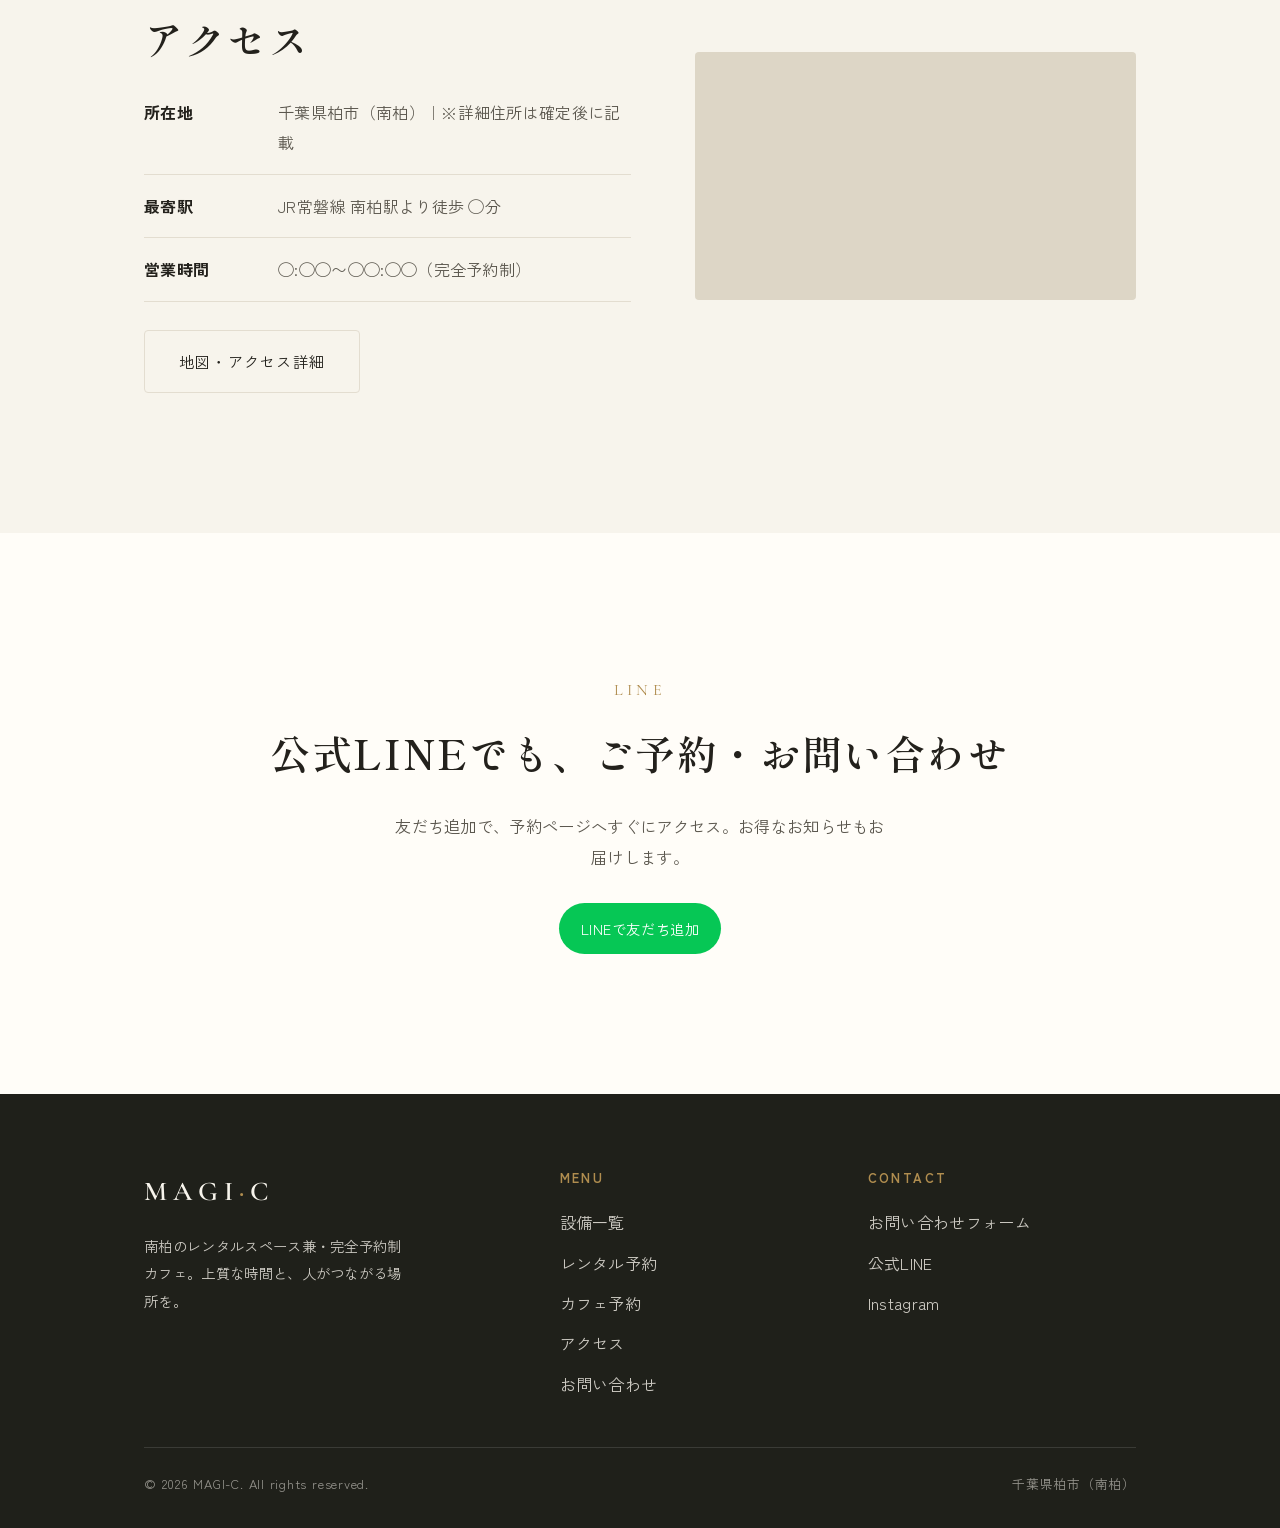
==== commit 821f0845: "feat: add placeholder images to MAGI-C site 撮影前の仮画像（水彩イラスト調）を全6ページへ挿入。 - Hero/Conceptほか各ページに .media-" ====
--- a/index.html
+++ b/index.html
@@ -8,6 +8,12 @@
   <meta property="og:title" content="MAGI-C｜南柏のレンタルスペース＆完全予約制カフェ" />
   <meta property="og:description" content="上質な時間と、地域の人がつながる場所。南柏 MAGI-C。" />
   <meta property="og:type" content="website" />
+  <meta property="og:site_name" content="MAGI-C" />
+  <!-- 仮画像OGP：公開ドメイン確定後、content を絶対URL（https://<ドメイン>/assets/images/placeholders/ogp.jpg）へ差し替え -->
+  <meta property="og:image" content="assets/images/placeholders/ogp.jpg" />
+  <meta property="og:image:width" content="1200" />
+  <meta property="og:image:height" content="630" />
+  <meta name="twitter:card" content="summary_large_image" />
   <link rel="preconnect" href="https://fonts.googleapis.com" />
   <link rel="preconnect" href="https://fonts.gstatic.com" crossorigin />
   <link href="https://fonts.googleapis.com/css2?family=Cormorant+Garamond:wght@500;600&family=Shippori+Mincho:wght@500;600&family=Zen+Kaku+Gothic+New:wght@400;500;700&display=swap" rel="stylesheet" />
@@ -32,6 +38,7 @@
 
   <!-- Hero -->
   <section class="hero">
+    <!-- 仮画像：トップHero背景（assets/css/style.css の .hero__media で指定／最終的に実写真へ差し替え予定） -->
     <div class="hero__media"></div>
     <div class="container hero__inner">
       <p class="hero__eyebrow">Rental Space &amp; Reservation Café — Minami-Kashiwa</p>
@@ -54,7 +61,11 @@
         <p class="lead">MAGI-C は、贅沢な余白と確かな品質をそなえた空間です。打ち合わせや撮影、教室やワークショップに使えるレンタルスペースと、ゆったり過ごせる完全予約制のカフェ。日常から少し離れた、上質なひとときをお届けします。</p>
         <p class="lead" style="margin-top:18px;">同時に、ここは南柏の人がつながる場所でもあります。気取りすぎず、けれど確かに豊かな——そんな時間を、地域のみなさまと。</p>
       </div>
-      <div class="media-frame reveal" data-label="［ 写真：店内の俯瞰 ］"></div>
+      <div class="media-frame media-frame--photo reveal">
+        <!-- 仮画像：店内の俯瞰（最終的に実写真へ差し替え予定／差し替え候補: home-concept2.jpg） -->
+        <img src="assets/images/placeholders/home-concept.jpg" width="1280" height="960" loading="lazy"
+             alt="自然光が差し込むMAGI-Cの店内。木のテーブルとゆったりしたソファ席が並ぶ落ち着いたラウンジ空間。" />
+      </div>
     </div>
   </section>
 
--- a/assets/css/style.css
+++ b/assets/css/style.css
@@ -204,14 +204,13 @@
 .hero__media {
   position: absolute; inset: 0;
   background:
-    linear-gradient(180deg, rgba(20,18,14,.45), rgba(20,18,14,.55)),
+    /* 文字の可読性を確保する暗幕（左を濃く／写真の上に重ねる） */
+    linear-gradient(100deg, rgba(20,18,14,.66) 0%, rgba(20,18,14,.42) 48%, rgba(20,18,14,.34) 100%),
+    linear-gradient(180deg, rgba(20,18,14,.22), rgba(20,18,14,.52)),
+    /* 仮画像：トップHero（最終的に実写真へ差し替え予定） */
+    url("../images/placeholders/home-hero.jpg") center / cover no-repeat,
+    /* 画像が読み込めない場合のフォールバック色 */
     radial-gradient(120% 120% at 70% 20%, #6f7a5f 0%, #4a5240 45%, #2b2c23 100%);
-}
-.hero__media::after {
-  /* placeholder note for photography */
-  content: "［ ヒーロー写真：自然光の差し込む店内 ］";
-  position: absolute; right: 18px; bottom: 14px;
-  font-size: .72rem; letter-spacing: .1em; color: rgba(255,255,255,.45);
 }
 .hero__inner { position: relative; z-index: 2; }
 .hero__eyebrow {
@@ -271,6 +270,7 @@
     linear-gradient(160deg, rgba(255,255,255,.18), rgba(0,0,0,.04)),
     radial-gradient(110% 110% at 30% 20%, #aeb59c, #7c8a6e 60%, #5e6b52);
   position: relative;
+  overflow: hidden;
   box-shadow: 0 30px 60px -30px rgba(40,38,30,.4);
 }
 .media-frame[data-label]::after {
@@ -278,6 +278,15 @@
   position: absolute; inset: auto 0 12px 0; text-align: center;
   font-size: .72rem; letter-spacing: .1em; color: rgba(255,255,255,.7);
 }
+/* 写真を入れる枠：画像が比率を支配し、はみ出しは cover でトリミング */
+.media-frame img {
+  position: absolute; inset: 0;
+  width: 100%; height: 100%;
+  object-fit: cover;
+  border-radius: inherit;
+}
+/* 横位置の写真用に横長比率（縦4/5だと横写真が大きく切れるため） */
+.media-frame--photo { aspect-ratio: 4 / 3; }
 .media-frame--wide { aspect-ratio: 16 / 10; }
 
 /* ---------- Feature grid (設備) ---------- */
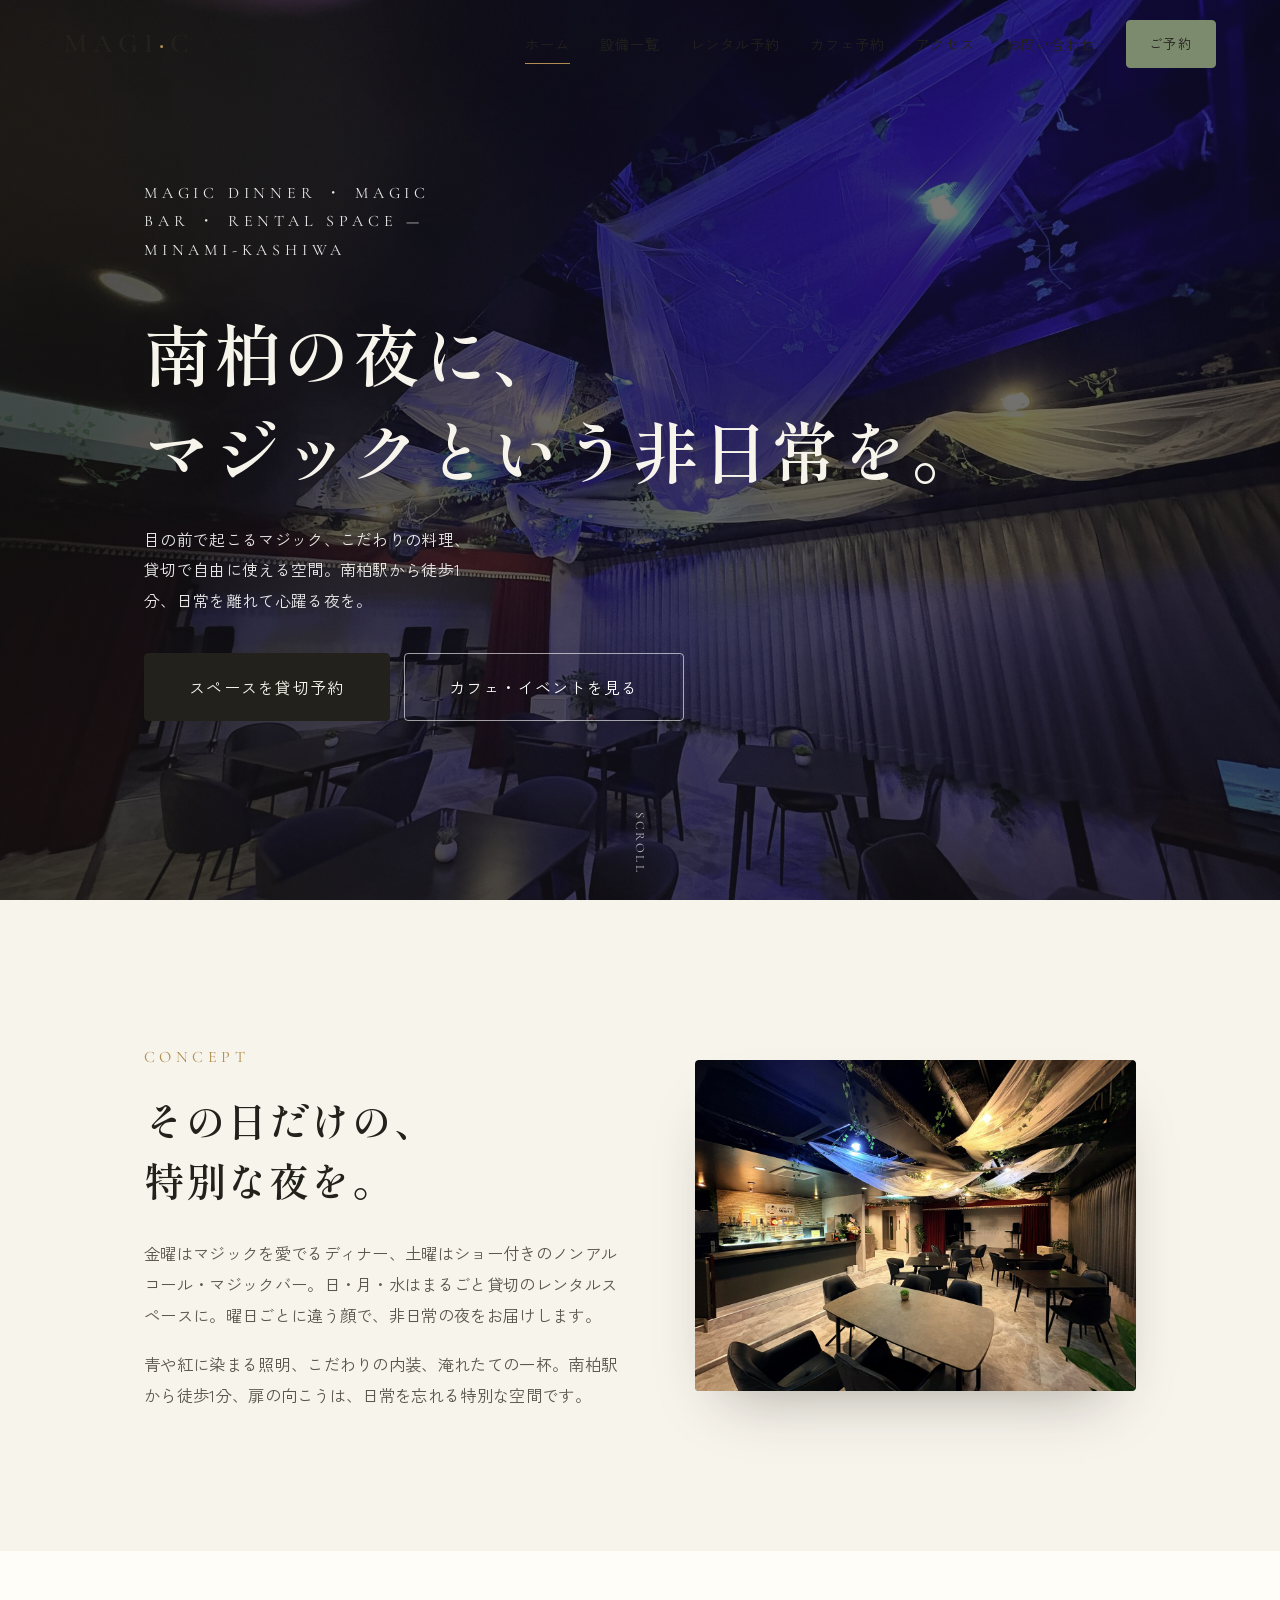
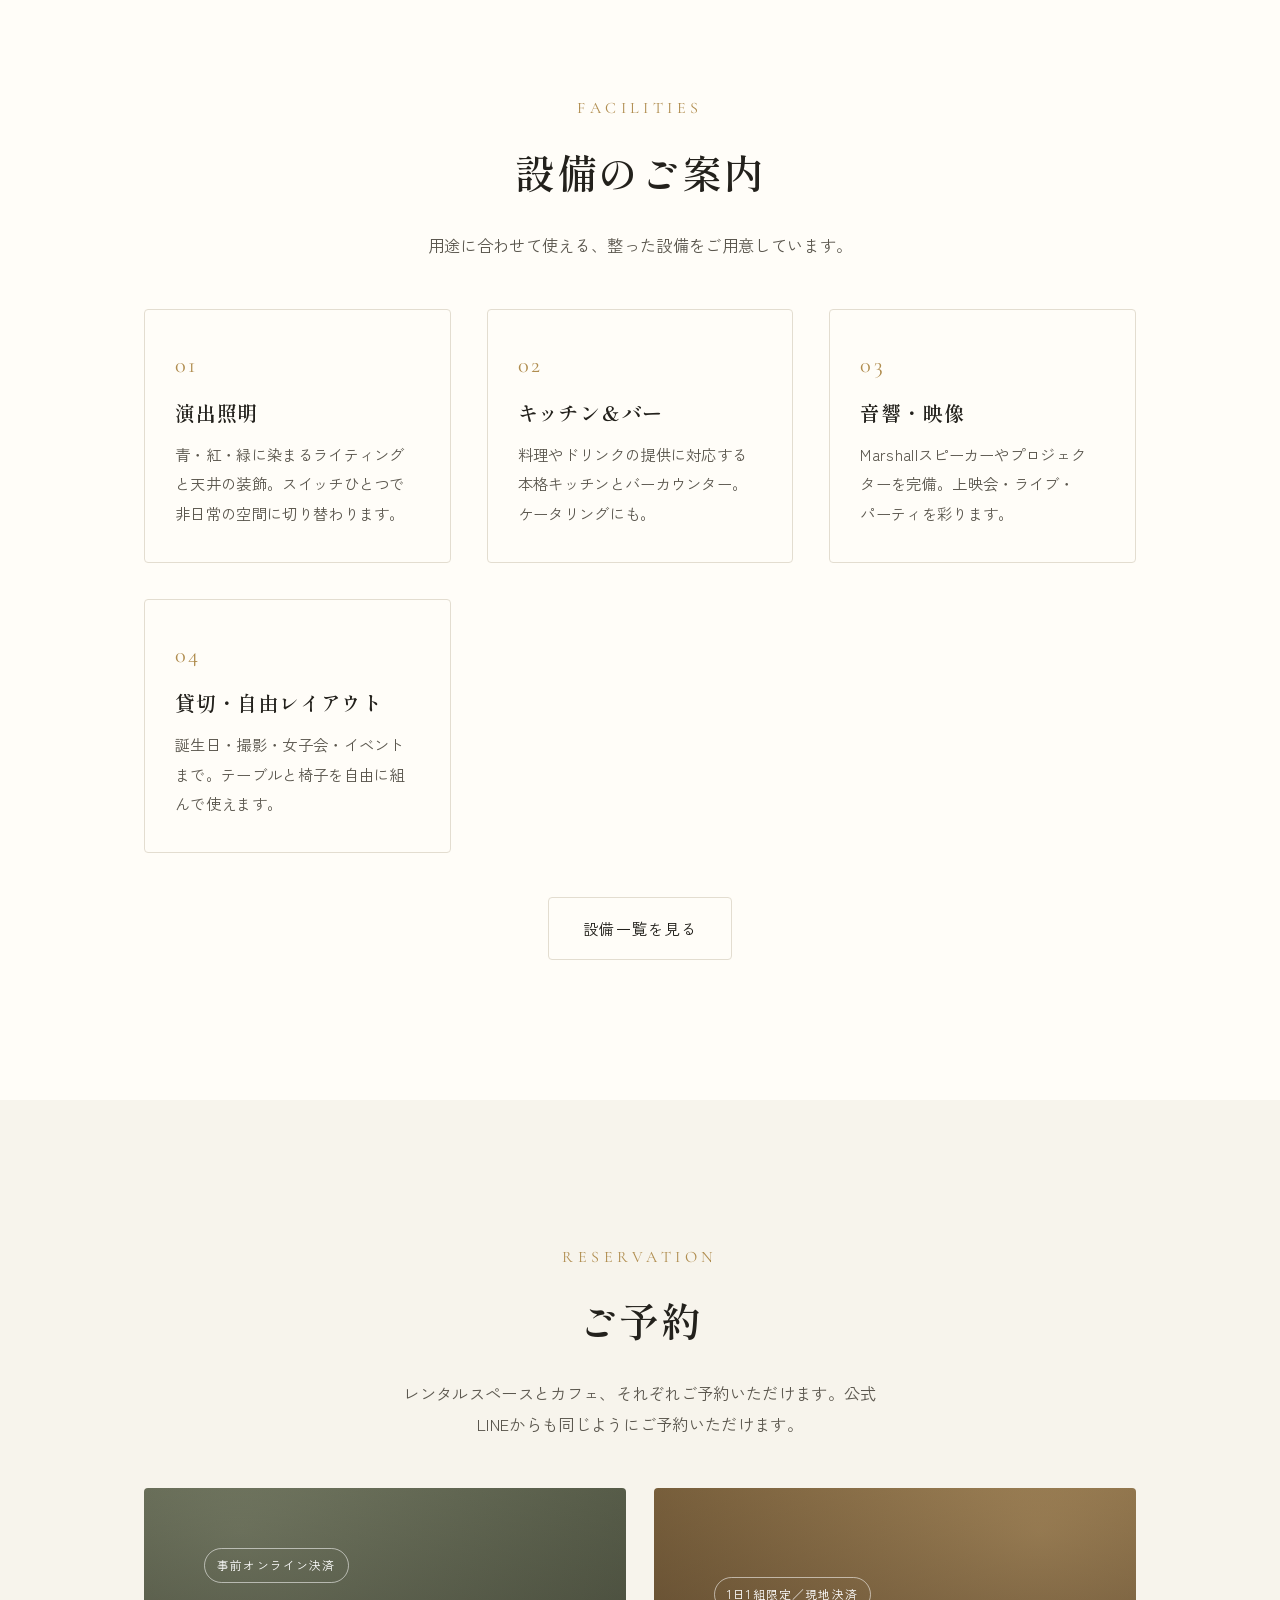
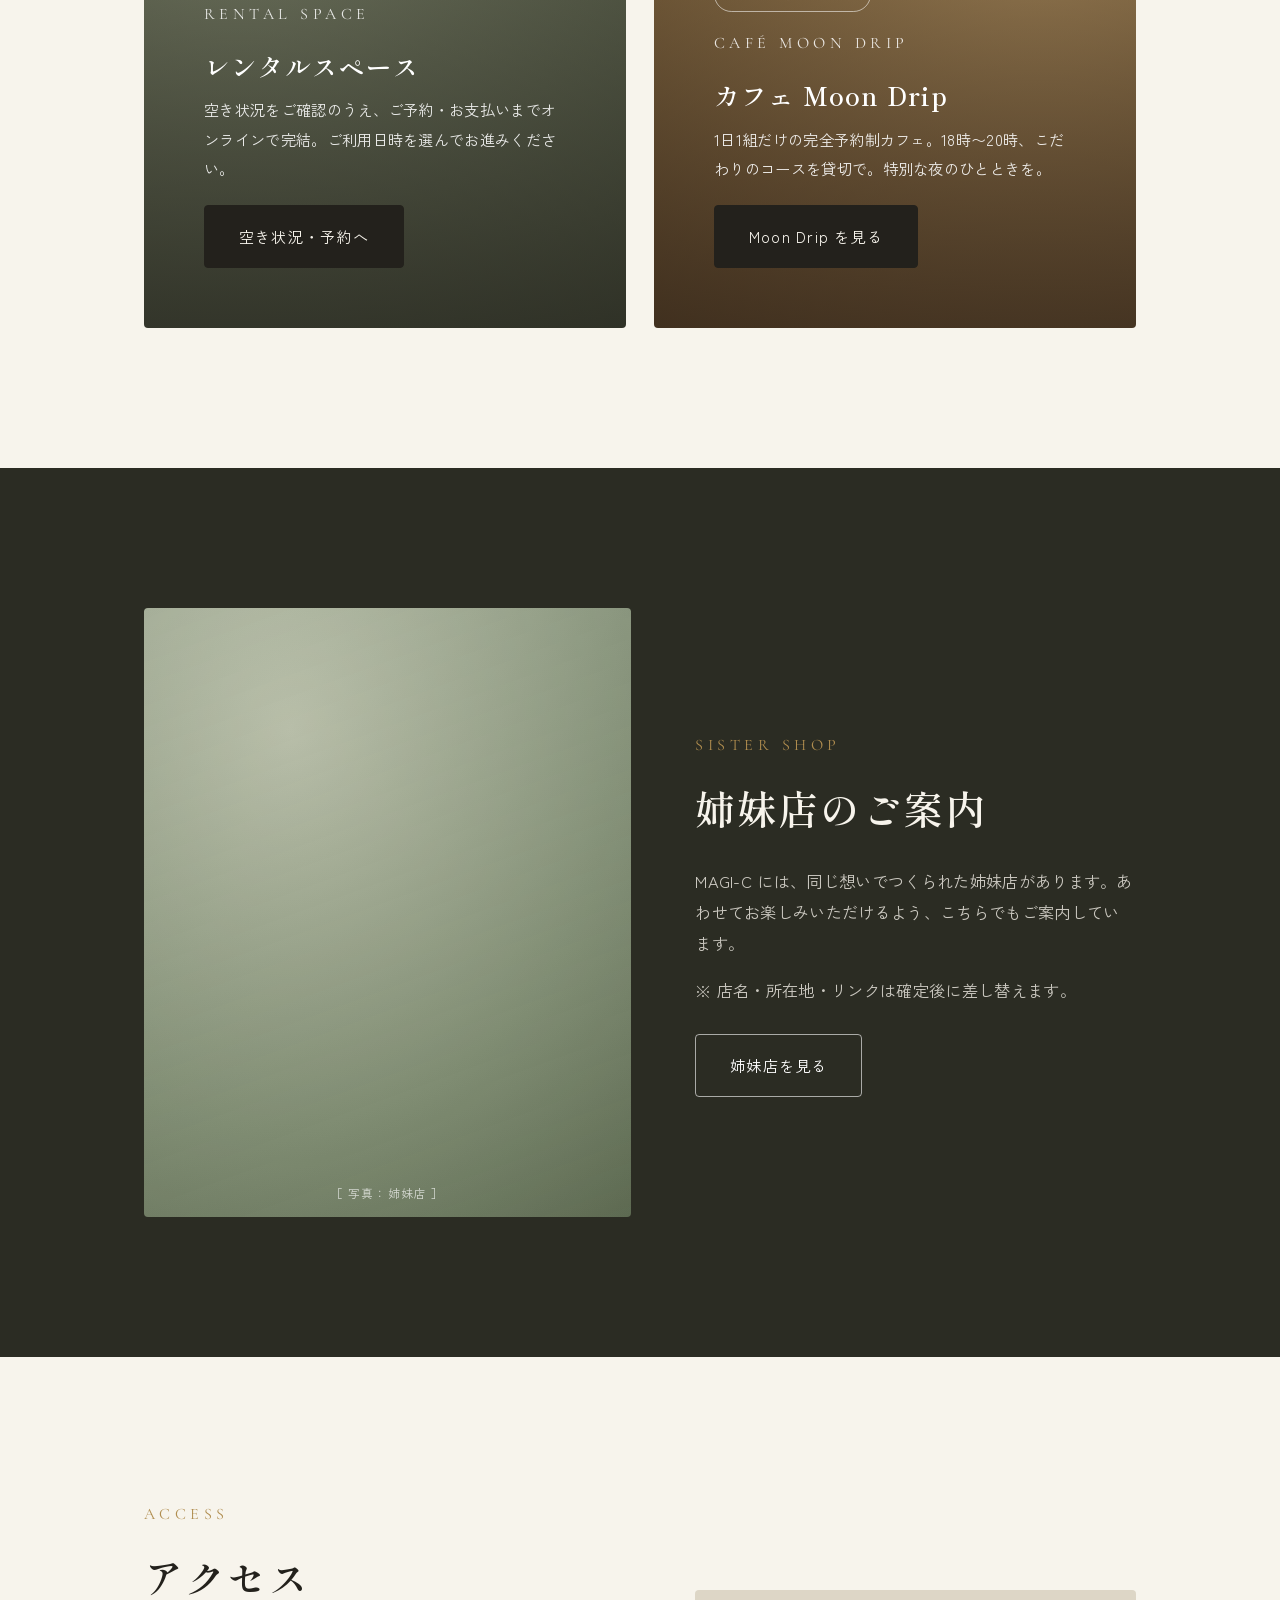
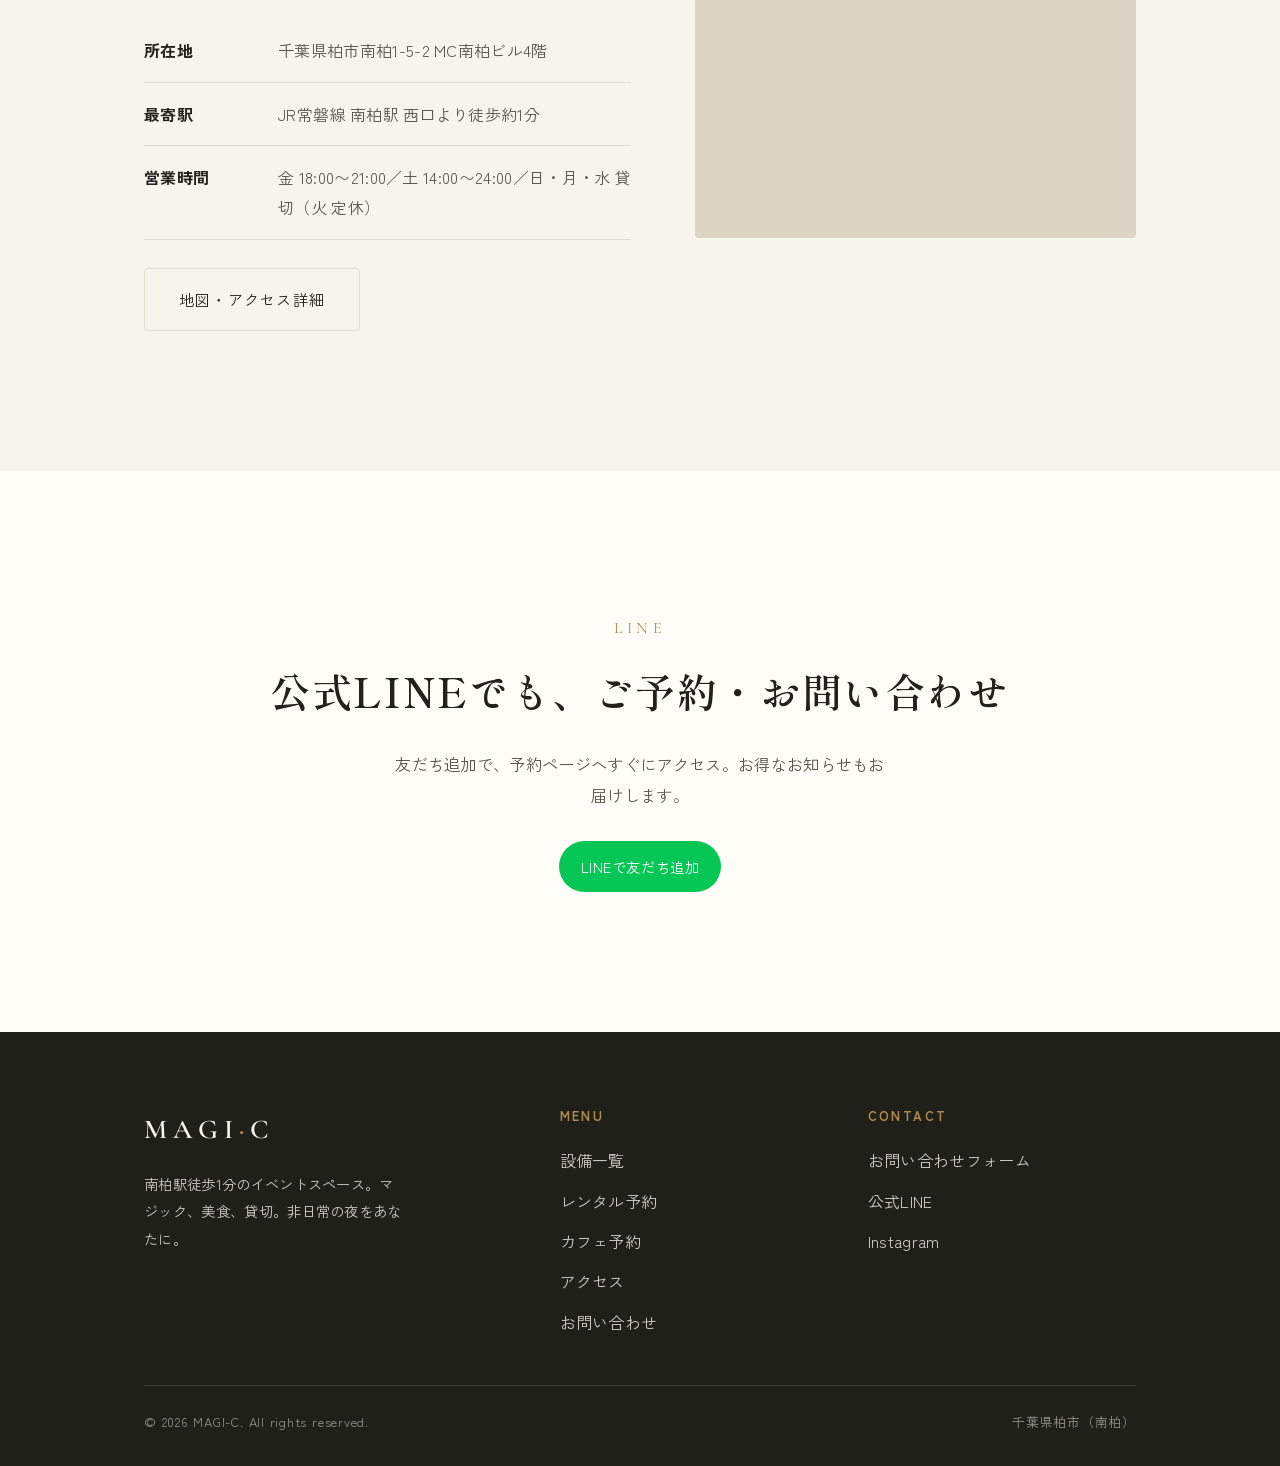
==== commit a4c80ac8: "feat: pivot index to real venue (magic/night) with real photos and data 実素材（ホットペッパー写真・料金表・スケジュール・住所等" ====
--- a/index.html
+++ b/index.html
@@ -3,14 +3,16 @@
 <head>
   <meta charset="UTF-8" />
   <meta name="viewport" content="width=device-width, initial-scale=1.0" />
-  <title>MAGI-C｜南柏のレンタルスペース＆完全予約制カフェ</title>
-  <meta name="description" content="千葉・南柏のレンタルスペース兼・完全予約制カフェ「MAGI-C」。上質な時間と、地域の人がつながる場所。レンタルスペース・カフェのご予約はこちらから。" />
-  <meta property="og:title" content="MAGI-C｜南柏のレンタルスペース＆完全予約制カフェ" />
-  <meta property="og:description" content="上質な時間と、地域の人がつながる場所。南柏 MAGI-C。" />
+  <!-- 制作途中の確認用プレビュー：検索エンジンに登録させない（公開本番時に削除） -->
+  <meta name="robots" content="noindex,nofollow" />
+  <title>EVENT SPACE Magi-c｜南柏のマジック・イベントスペース＆貸切レンタル</title>
+  <meta name="description" content="千葉・南柏駅西口より徒歩1分「EVENT SPACE Magi-c」。マジックディナー、ノンアルコール・マジックバー、貸切レンタルスペース、カフェ Moon Drip。非日常の夜をお届けします。" />
+  <meta property="og:title" content="EVENT SPACE Magi-c｜南柏のマジック・イベントスペース" />
+  <meta property="og:description" content="南柏駅徒歩1分。マジックディナー・マジックバー・貸切レンタル・カフェ Moon Drip。日常を忘れる特別な夜を。" />
   <meta property="og:type" content="website" />
-  <meta property="og:site_name" content="MAGI-C" />
-  <!-- 仮画像OGP：公開ドメイン確定後、content を絶対URL（https://<ドメイン>/assets/images/placeholders/ogp.jpg）へ差し替え -->
-  <meta property="og:image" content="assets/images/placeholders/ogp.jpg" />
+  <meta property="og:site_name" content="EVENT SPACE Magi-c" />
+  <!-- 実写真OGP：確認用プレビュー（GitHub Pages）の絶対URL。本番ドメイン確定後に差し替え -->
+  <meta property="og:image" content="https://kaminendo-osako.github.io/magi-c-preview/assets/images/ogp.jpg" />
   <meta property="og:image:width" content="1200" />
   <meta property="og:image:height" content="630" />
   <meta name="twitter:card" content="summary_large_image" />
@@ -38,15 +40,15 @@
 
   <!-- Hero -->
   <section class="hero">
-    <!-- 仮画像：トップHero背景（assets/css/style.css の .hero__media で指定／最終的に実写真へ差し替え予定） -->
+    <!-- 実写真：トップHero背景（assets/css/style.css の .hero__media で指定） -->
     <div class="hero__media"></div>
     <div class="container hero__inner">
-      <p class="hero__eyebrow">Rental Space &amp; Reservation Café — Minami-Kashiwa</p>
-      <h1>上質な時間が、<br class="br-pc">人と街をつなぐ場所。</h1>
-      <p>南柏に生まれた、レンタルスペース兼・完全予約制カフェ。静けさと心地よさを大切にしながら、地域の交流が芽吹く一日を。</p>
+      <p class="hero__eyebrow">Magic Dinner ・ Magic Bar ・ Rental Space — Minami-Kashiwa</p>
+      <h1>南柏の夜に、<br class="br-pc">マジックという非日常を。</h1>
+      <p>目の前で起こるマジック、こだわりの料理、貸切で自由に使える空間。南柏駅から徒歩1分、日常を離れて心躍る夜を。</p>
       <div class="hero__actions">
-        <a href="rental.html" class="btn btn--lg">レンタルスペースを予約</a>
-        <a href="cafe.html" class="btn btn--ghost btn--lg">カフェを予約</a>
+        <a href="rental.html" class="btn btn--lg">スペースを貸切予約</a>
+        <a href="cafe.html" class="btn btn--ghost btn--lg">カフェ・イベントを見る</a>
       </div>
     </div>
     <span class="scroll-hint">SCROLL</span>
@@ -57,14 +59,14 @@
     <div class="container split">
       <div class="reveal">
         <span class="eyebrow">Concept</span>
-        <h2 class="section-title">丁寧に整えた空間で、<br class="br-pc">満たされる時間を。</h2>
-        <p class="lead">MAGI-C は、贅沢な余白と確かな品質をそなえた空間です。打ち合わせや撮影、教室やワークショップに使えるレンタルスペースと、ゆったり過ごせる完全予約制のカフェ。日常から少し離れた、上質なひとときをお届けします。</p>
-        <p class="lead" style="margin-top:18px;">同時に、ここは南柏の人がつながる場所でもあります。気取りすぎず、けれど確かに豊かな——そんな時間を、地域のみなさまと。</p>
+        <h2 class="section-title">その日だけの、<br class="br-pc">特別な夜を。</h2>
+        <p class="lead">金曜はマジックを愛でるディナー、土曜はショー付きのノンアルコール・マジックバー。日・月・水はまるごと貸切のレンタルスペースに。曜日ごとに違う顔で、非日常の夜をお届けします。</p>
+        <p class="lead" style="margin-top:18px;">青や紅に染まる照明、こだわりの内装、淹れたての一杯。南柏駅から徒歩1分、扉の向こうは、日常を忘れる特別な空間です。</p>
       </div>
       <div class="media-frame media-frame--photo reveal">
-        <!-- 仮画像：店内の俯瞰（最終的に実写真へ差し替え予定／差し替え候補: home-concept2.jpg） -->
-        <img src="assets/images/placeholders/home-concept.jpg" width="1280" height="960" loading="lazy"
-             alt="自然光が差し込むMAGI-Cの店内。木のテーブルとゆったりしたソファ席が並ぶ落ち着いたラウンジ空間。" />
+        <!-- 実写真：EVENT SPACE Magi-c 店内（青照明・バーカウンター） -->
+        <img src="assets/images/home-concept.jpg" width="1280" height="960" loading="lazy"
+             alt="青い照明に照らされたEVENT SPACE Magi-cの店内。バーカウンターと黒いテーブル席が並ぶ非日常的な空間。" />
       </div>
     </div>
   </section>
@@ -78,10 +80,10 @@
         <p class="lead" style="margin-inline:auto;">用途に合わせて使える、整った設備をご用意しています。</p>
       </div>
       <div class="grid">
-        <div class="card reveal"><span class="num">01</span><h3>多目的スペース</h3><p>明るい自然光の入る、ゆとりある空間。撮影・教室・会議など幅広い用途に対応します。</p></div>
-        <div class="card reveal"><span class="num">02</span><h3>キッチン設備</h3><p>料理教室やケータリングにも使える本格的なキッチンを完備しています。</p></div>
-        <div class="card reveal"><span class="num">03</span><h3>高速Wi-Fi・電源</h3><p>オンライン配信や打ち合わせも安心の通信環境と十分な電源を確保。</p></div>
-        <div class="card reveal"><span class="num">04</span><h3>プロジェクター・音響</h3><p>プレゼンや上映、イベントに使える映像・音響機材をご利用いただけます。</p></div>
+        <div class="card reveal"><span class="num">01</span><h3>演出照明</h3><p>青・紅・緑に染まるライティングと天井の装飾。スイッチひとつで非日常の空間に切り替わります。</p></div>
+        <div class="card reveal"><span class="num">02</span><h3>キッチン＆バー</h3><p>料理やドリンクの提供に対応する本格キッチンとバーカウンター。ケータリングにも。</p></div>
+        <div class="card reveal"><span class="num">03</span><h3>音響・映像</h3><p>Marshallスピーカーやプロジェクターを完備。上映会・ライブ・パーティを彩ります。</p></div>
+        <div class="card reveal"><span class="num">04</span><h3>貸切・自由レイアウト</h3><p>誕生日・撮影・女子会・イベントまで。テーブルと椅子を自由に組んで使えます。</p></div>
       </div>
       <div style="text-align:center; margin-top:44px;" class="reveal">
         <a href="facilities.html" class="btn btn--ghost">設備一覧を見る</a>
@@ -106,11 +108,11 @@
           <div><a href="rental.html" class="btn">空き状況・予約へ</a></div>
         </div>
         <div class="booking-card booking-card--cafe reveal">
-          <span class="tag">完全予約制／現地決済</span>
-          <span class="eyebrow">Reservation Café</span>
-          <h3>カフェ</h3>
-          <p>完全予約制のカフェ。ご希望の日時とお席をご予約ください。お支払いは当日店頭にて承ります。</p>
-          <div><a href="cafe.html" class="btn">予約枠を見る</a></div>
+          <span class="tag">1日1組限定／現地決済</span>
+          <span class="eyebrow">Café Moon Drip</span>
+          <h3>カフェ Moon Drip</h3>
+          <p>1日1組だけの完全予約制カフェ。18時〜20時、こだわりのコースを貸切で。特別な夜のひとときを。</p>
+          <div><a href="cafe.html" class="btn">Moon Drip を見る</a></div>
         </div>
       </div>
     </div>
@@ -137,13 +139,13 @@
         <span class="eyebrow">Access</span>
         <h2 class="section-title">アクセス</h2>
         <dl class="info-list" style="margin-bottom:28px;">
-          <div><dt>所在地</dt><dd>千葉県柏市（南柏）｜※詳細住所は確定後に記載</dd></div>
-          <div><dt>最寄駅</dt><dd>JR常磐線 南柏駅より徒歩 ◯分</dd></div>
-          <div><dt>営業時間</dt><dd>◯:◯◯〜◯◯:◯◯（完全予約制）</dd></div>
+          <div><dt>所在地</dt><dd>千葉県柏市南柏1-5-2 MC南柏ビル4階</dd></div>
+          <div><dt>最寄駅</dt><dd>JR常磐線 南柏駅 西口より徒歩約1分</dd></div>
+          <div><dt>営業時間</dt><dd>金 18:00〜21:00／土 14:00〜24:00／日・月・水 貸切（火 定休）</dd></div>
         </dl>
         <a href="access.html" class="btn btn--ghost">地図・アクセス詳細</a>
       </div>
-      <iframe class="map-embed reveal" title="MAGI-C 地図（プレースホルダー）" src="https://www.google.com/maps?q=%E5%8D%97%E6%9F%8F%E9%A7%85&output=embed" loading="lazy"></iframe>
+      <iframe class="map-embed reveal" title="EVENT SPACE Magi-c 地図（南柏1-5-2 MC南柏ビル4階）" src="https://www.google.com/maps?q=%E5%8D%83%E8%91%89%E7%9C%8C%E6%9F%8F%E5%B8%82%E5%8D%97%E6%9F%8F1-5-2%20MC%E5%8D%97%E6%9F%8F%E3%83%93%E3%83%AB&output=embed" loading="lazy"></iframe>
     </div>
   </section>
 
@@ -153,7 +155,7 @@
       <span class="eyebrow">LINE</span>
       <h2 class="section-title">公式LINEでも、ご予約・お問い合わせ</h2>
       <p class="lead" style="margin-inline:auto; margin-bottom:30px;">友だち追加で、予約ページへすぐにアクセス。お得なお知らせもお届けします。</p>
-      <a href="#" class="line-pill">LINEで友だち追加</a>
+      <a href="https://lin.ee/5Dmef2P" class="line-pill" target="_blank" rel="noopener">LINEで友だち追加</a>
     </div>
   </section>
 
@@ -163,7 +165,7 @@
       <div class="footer-grid">
         <div>
           <a href="index.html" class="brand">MAGI<span>·</span>C</a>
-          <p style="font-size:.9rem; max-width:34ch;">南柏のレンタルスペース兼・完全予約制カフェ。上質な時間と、人がつながる場所を。</p>
+          <p style="font-size:.9rem; max-width:34ch;">南柏駅徒歩1分のイベントスペース。マジック、美食、貸切。非日常の夜をあなたに。</p>
         </div>
         <div>
           <h4>Menu</h4>
@@ -179,8 +181,8 @@
           <h4>Contact</h4>
           <ul>
             <li><a href="contact.html">お問い合わせフォーム</a></li>
-            <li><a href="#">公式LINE</a></li>
-            <li><a href="#">Instagram</a></li>
+            <li><a href="https://lin.ee/5Dmef2P" target="_blank" rel="noopener">公式LINE</a></li>
+            <li><a href="https://www.instagram.com/eventspace_magic/" target="_blank" rel="noopener">Instagram</a></li>
           </ul>
         </div>
       </div>
--- a/assets/css/style.css
+++ b/assets/css/style.css
@@ -207,8 +207,8 @@
     /* 文字の可読性を確保する暗幕（左を濃く／写真の上に重ねる） */
     linear-gradient(100deg, rgba(20,18,14,.66) 0%, rgba(20,18,14,.42) 48%, rgba(20,18,14,.34) 100%),
     linear-gradient(180deg, rgba(20,18,14,.22), rgba(20,18,14,.52)),
-    /* 仮画像：トップHero（最終的に実写真へ差し替え予定） */
-    url("../images/placeholders/home-hero.jpg") center / cover no-repeat,
+    /* 実写真：トップHero（EVENT SPACE Magi-c の店内・青照明） */
+    url("../images/home-hero.jpg") center / cover no-repeat,
     /* 画像が読み込めない場合のフォールバック色 */
     radial-gradient(120% 120% at 70% 20%, #6f7a5f 0%, #4a5240 45%, #2b2c23 100%);
 }
@@ -429,6 +429,9 @@
 .sister .lead { color: rgba(247,244,236,.78); }
 .sister .media-frame { box-shadow:none; }
 
+/* ---------- 予約ウィジェット埋め込み（rental） ---------- */
+.booking-embed { width:100%; max-width:600px; margin-inline:auto; display:block; border:0; }
+
 /* ---------- Access ---------- */
 .map-embed {
   width:100%; aspect-ratio: 16/9; border:0; border-radius: var(--radius);
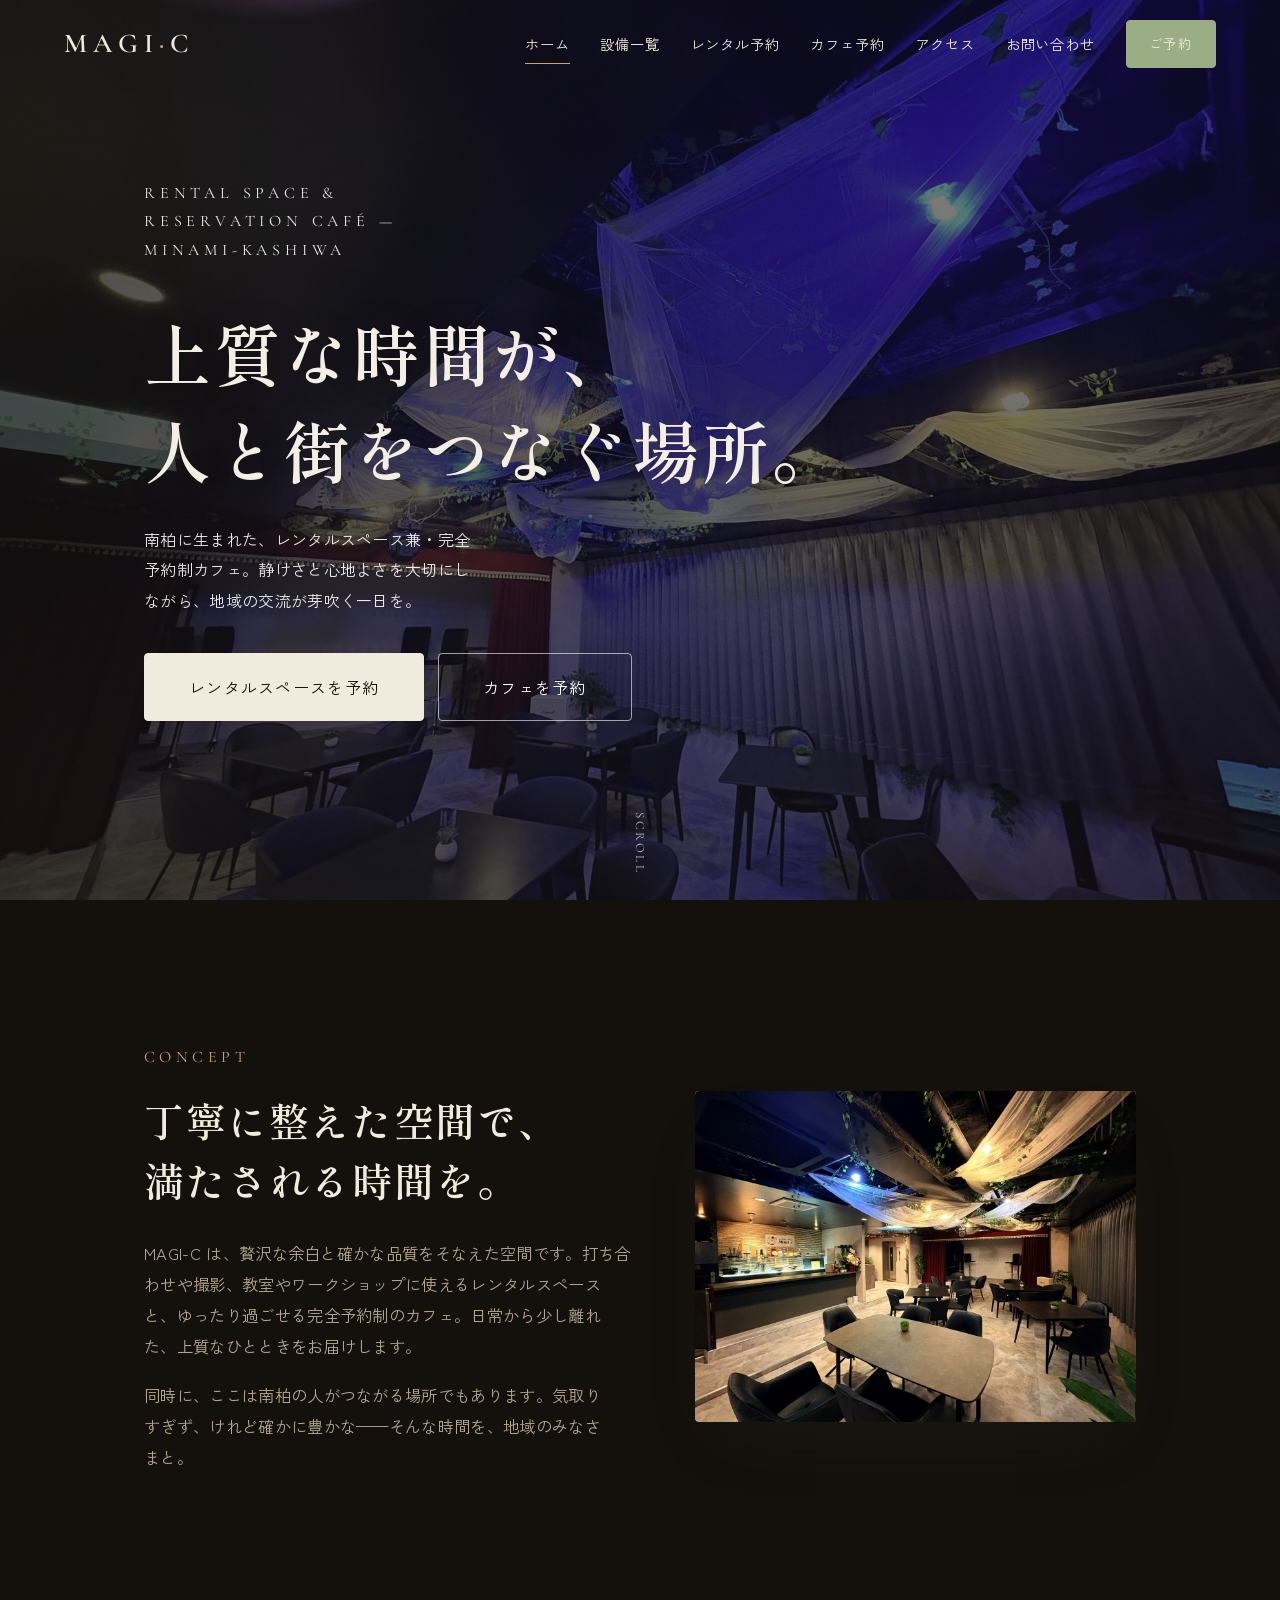
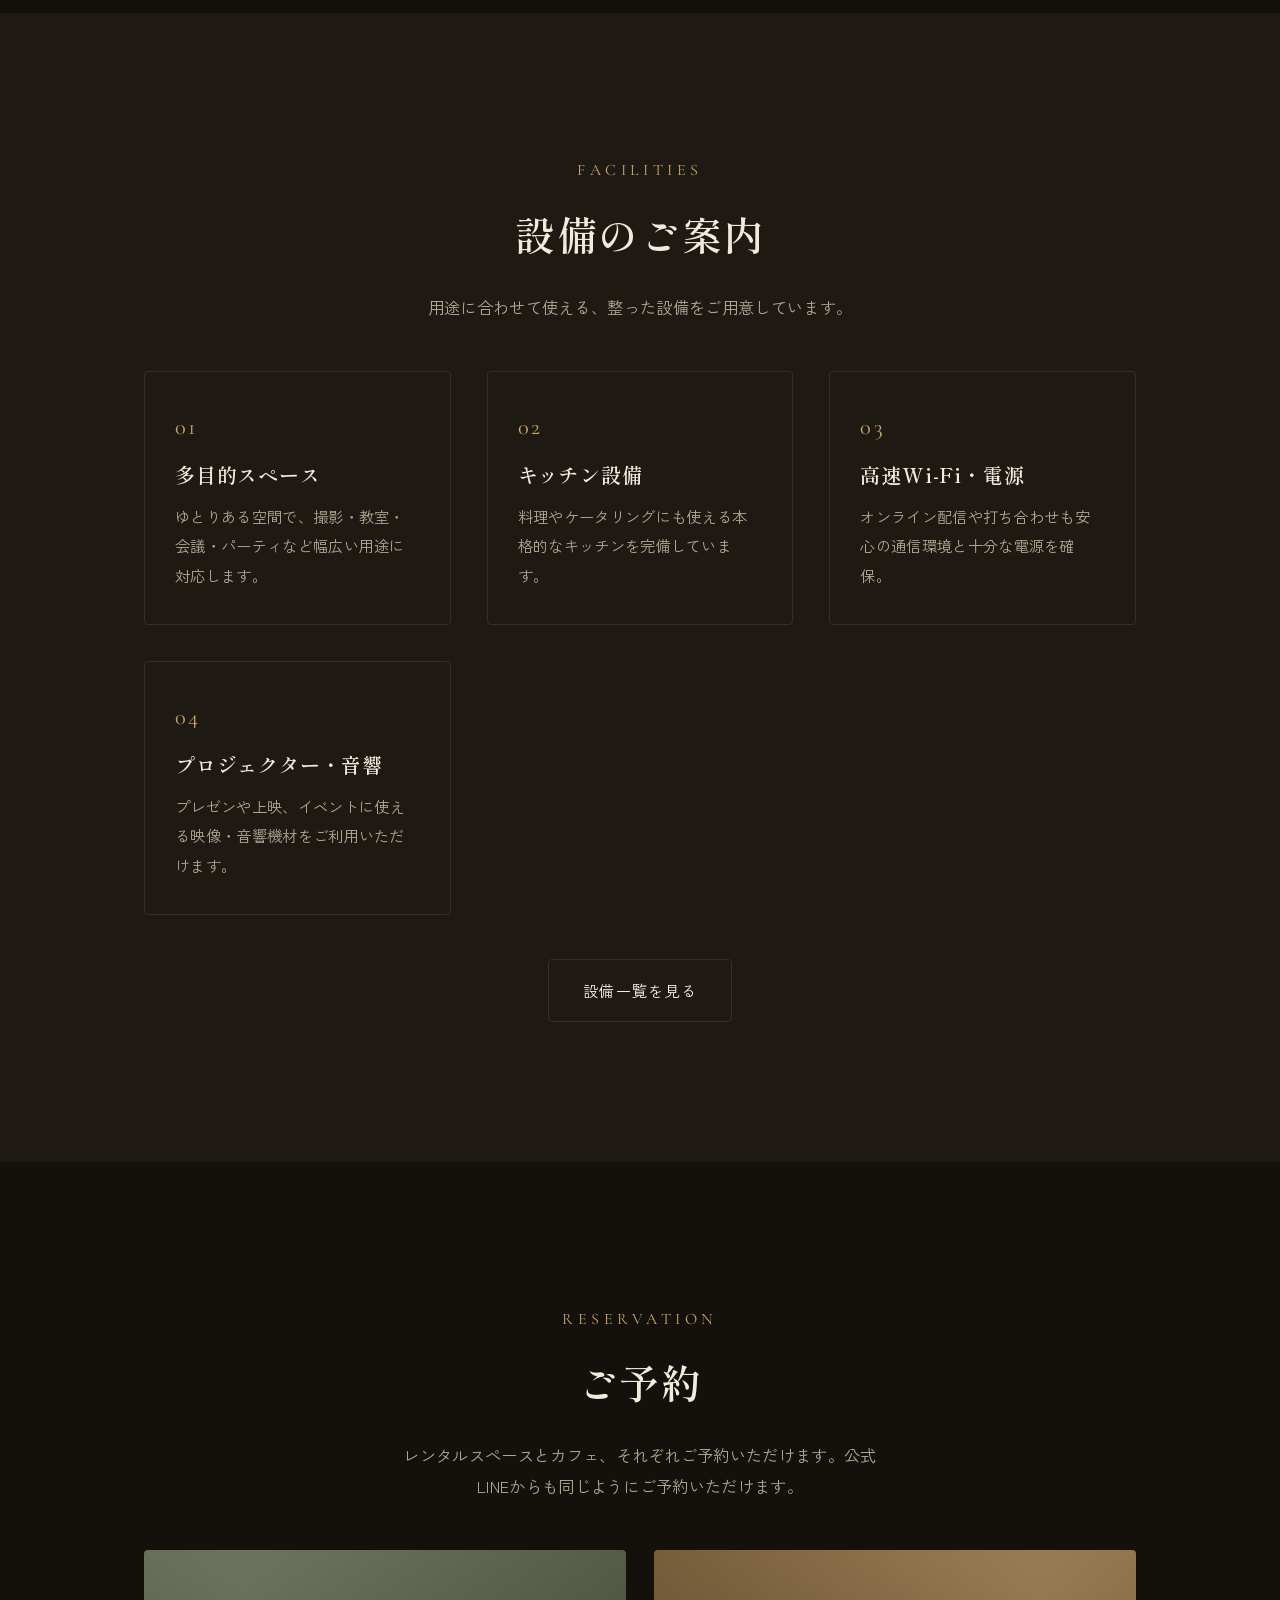
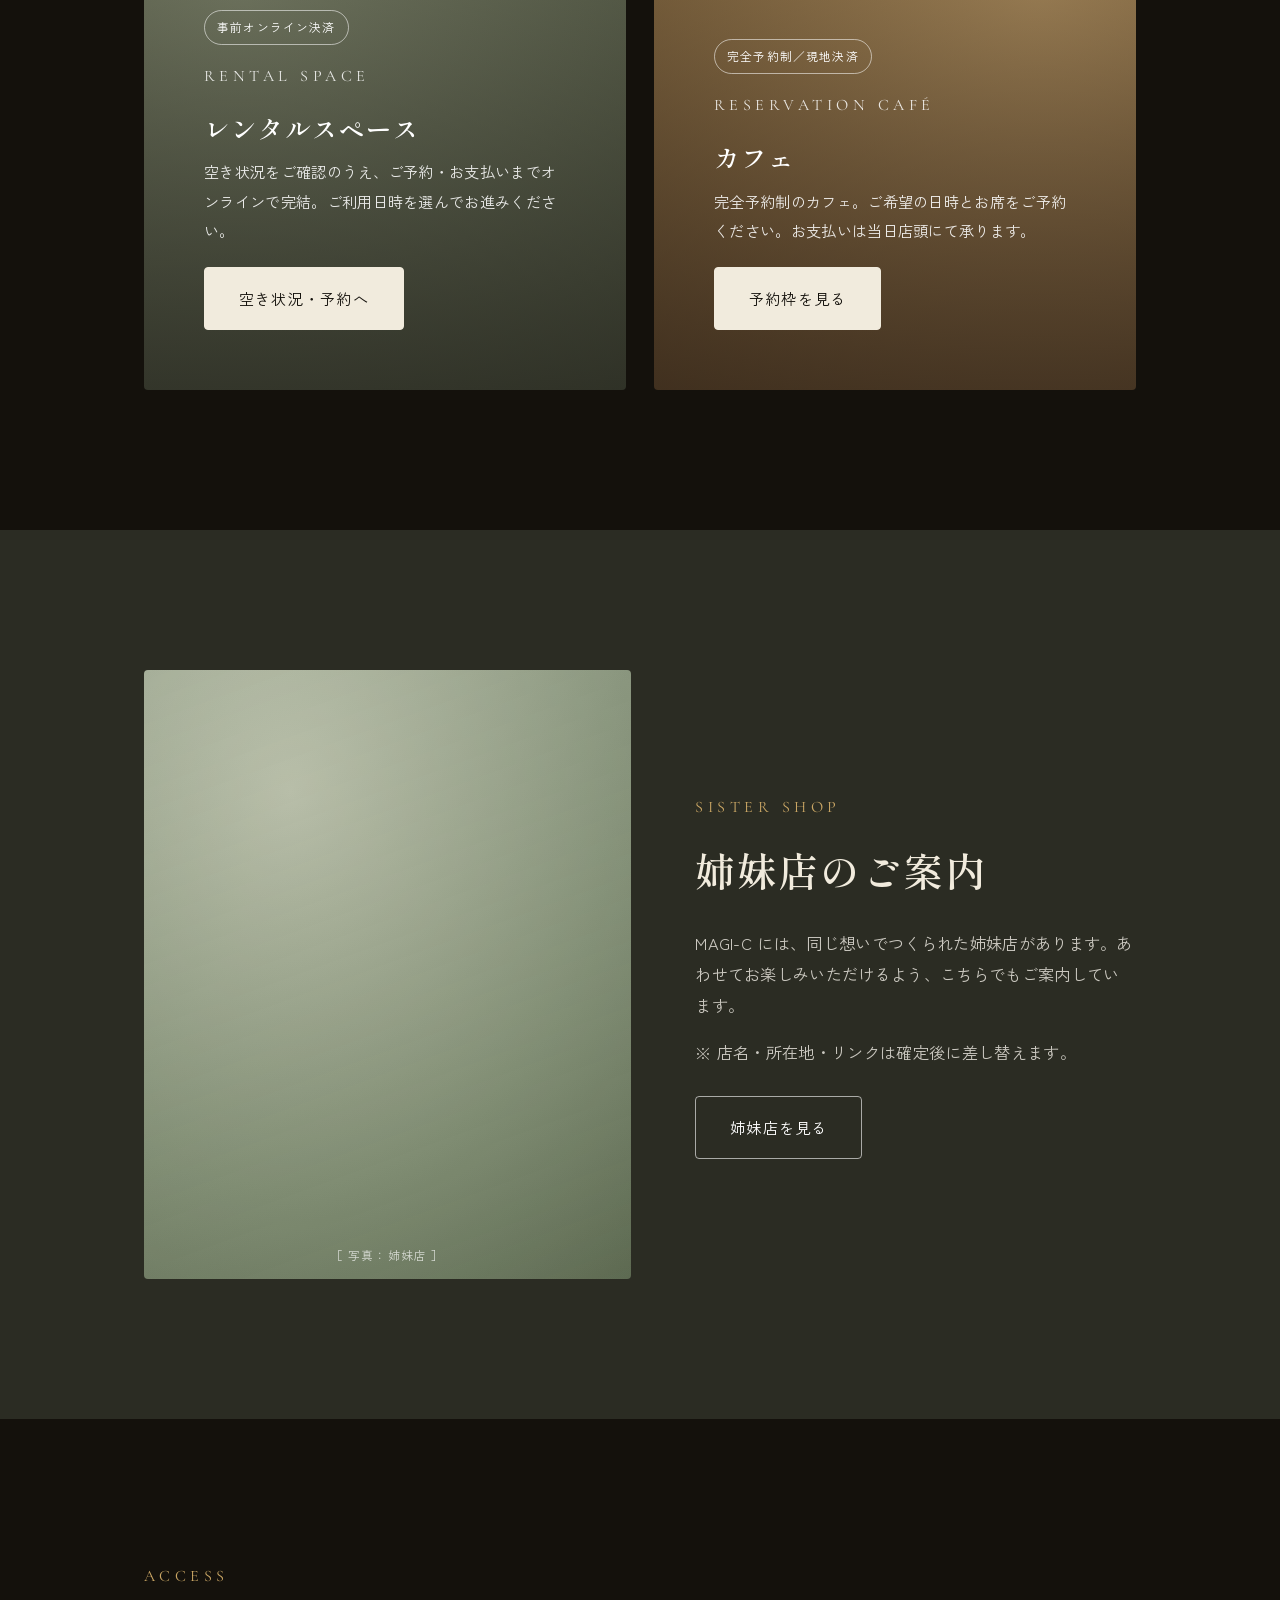
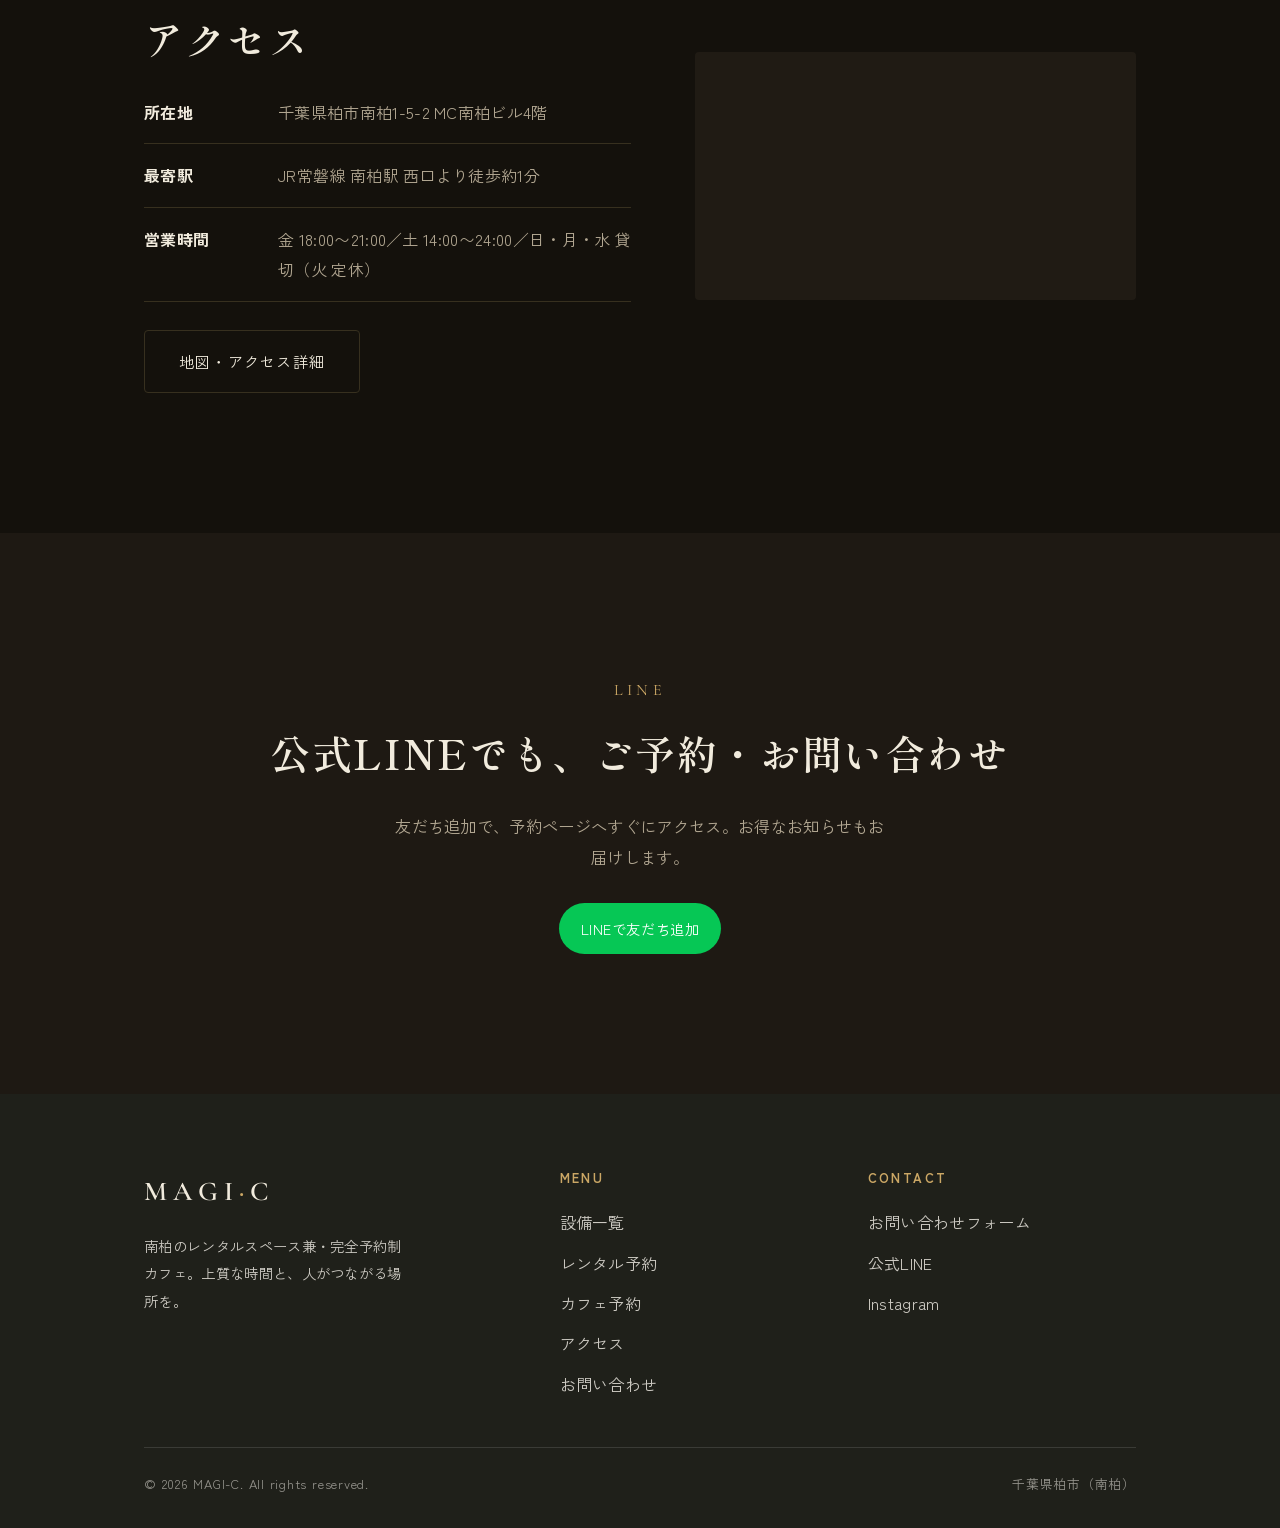
==== commit e5df86f4: "revert(copy): restore original index copy, drop "夜"/magic wording ユーザー指示：色・雰囲気(ダーク)はOK。文言は元のままでよい・「夜" ====
--- a/index.html
+++ b/index.html
@@ -5,12 +5,12 @@
   <meta name="viewport" content="width=device-width, initial-scale=1.0" />
   <!-- 制作途中の確認用プレビュー：検索エンジンに登録させない（公開本番時に削除） -->
   <meta name="robots" content="noindex,nofollow" />
-  <title>EVENT SPACE Magi-c｜南柏のマジック・イベントスペース＆貸切レンタル</title>
-  <meta name="description" content="千葉・南柏駅西口より徒歩1分「EVENT SPACE Magi-c」。マジックディナー、ノンアルコール・マジックバー、貸切レンタルスペース、カフェ Moon Drip。非日常の夜をお届けします。" />
-  <meta property="og:title" content="EVENT SPACE Magi-c｜南柏のマジック・イベントスペース" />
-  <meta property="og:description" content="南柏駅徒歩1分。マジックディナー・マジックバー・貸切レンタル・カフェ Moon Drip。日常を忘れる特別な夜を。" />
+  <title>MAGI-C｜南柏のレンタルスペース＆完全予約制カフェ</title>
+  <meta name="description" content="千葉・南柏駅西口より徒歩1分のレンタルスペース兼・完全予約制カフェ「MAGI-C」。上質な時間と、地域の人がつながる場所。ご予約はこちらから。" />
+  <meta property="og:title" content="MAGI-C｜南柏のレンタルスペース＆完全予約制カフェ" />
+  <meta property="og:description" content="南柏駅徒歩1分。上質な時間と、地域の人がつながる場所。MAGI-C。" />
   <meta property="og:type" content="website" />
-  <meta property="og:site_name" content="EVENT SPACE Magi-c" />
+  <meta property="og:site_name" content="MAGI-C" />
   <!-- 実写真OGP：確認用プレビュー（GitHub Pages）の絶対URL。本番ドメイン確定後に差し替え -->
   <meta property="og:image" content="https://kaminendo-osako.github.io/magi-c-preview/assets/images/ogp.jpg" />
   <meta property="og:image:width" content="1200" />
@@ -43,12 +43,12 @@
     <!-- 実写真：トップHero背景（assets/css/style.css の .hero__media で指定） -->
     <div class="hero__media"></div>
     <div class="container hero__inner">
-      <p class="hero__eyebrow">Magic Dinner ・ Magic Bar ・ Rental Space — Minami-Kashiwa</p>
-      <h1>南柏の夜に、<br class="br-pc">マジックという非日常を。</h1>
-      <p>目の前で起こるマジック、こだわりの料理、貸切で自由に使える空間。南柏駅から徒歩1分、日常を離れて心躍る夜を。</p>
+      <p class="hero__eyebrow">Rental Space &amp; Reservation Café — Minami-Kashiwa</p>
+      <h1>上質な時間が、<br class="br-pc">人と街をつなぐ場所。</h1>
+      <p>南柏に生まれた、レンタルスペース兼・完全予約制カフェ。静けさと心地よさを大切にしながら、地域の交流が芽吹く一日を。</p>
       <div class="hero__actions">
-        <a href="rental.html" class="btn btn--lg">スペースを貸切予約</a>
-        <a href="cafe.html" class="btn btn--ghost btn--lg">カフェ・イベントを見る</a>
+        <a href="rental.html" class="btn btn--lg">レンタルスペースを予約</a>
+        <a href="cafe.html" class="btn btn--ghost btn--lg">カフェを予約</a>
       </div>
     </div>
     <span class="scroll-hint">SCROLL</span>
@@ -59,14 +59,14 @@
     <div class="container split">
       <div class="reveal">
         <span class="eyebrow">Concept</span>
-        <h2 class="section-title">その日だけの、<br class="br-pc">特別な夜を。</h2>
-        <p class="lead">金曜はマジックを愛でるディナー、土曜はショー付きのノンアルコール・マジックバー。日・月・水はまるごと貸切のレンタルスペースに。曜日ごとに違う顔で、非日常の夜をお届けします。</p>
-        <p class="lead" style="margin-top:18px;">青や紅に染まる照明、こだわりの内装、淹れたての一杯。南柏駅から徒歩1分、扉の向こうは、日常を忘れる特別な空間です。</p>
+        <h2 class="section-title">丁寧に整えた空間で、<br class="br-pc">満たされる時間を。</h2>
+        <p class="lead">MAGI-C は、贅沢な余白と確かな品質をそなえた空間です。打ち合わせや撮影、教室やワークショップに使えるレンタルスペースと、ゆったり過ごせる完全予約制のカフェ。日常から少し離れた、上質なひとときをお届けします。</p>
+        <p class="lead" style="margin-top:18px;">同時に、ここは南柏の人がつながる場所でもあります。気取りすぎず、けれど確かに豊かな——そんな時間を、地域のみなさまと。</p>
       </div>
       <div class="media-frame media-frame--photo reveal">
-        <!-- 実写真：EVENT SPACE Magi-c 店内（青照明・バーカウンター） -->
+        <!-- 実写真：MAGI-C 店内（バーカウンター） -->
         <img src="assets/images/home-concept.jpg" width="1280" height="960" loading="lazy"
-             alt="青い照明に照らされたEVENT SPACE Magi-cの店内。バーカウンターと黒いテーブル席が並ぶ非日常的な空間。" />
+             alt="MAGI-Cの店内。バーカウンターとテーブル席のある落ち着いた空間。" />
       </div>
     </div>
   </section>
@@ -80,10 +80,10 @@
         <p class="lead" style="margin-inline:auto;">用途に合わせて使える、整った設備をご用意しています。</p>
       </div>
       <div class="grid">
-        <div class="card reveal"><span class="num">01</span><h3>演出照明</h3><p>青・紅・緑に染まるライティングと天井の装飾。スイッチひとつで非日常の空間に切り替わります。</p></div>
-        <div class="card reveal"><span class="num">02</span><h3>キッチン＆バー</h3><p>料理やドリンクの提供に対応する本格キッチンとバーカウンター。ケータリングにも。</p></div>
-        <div class="card reveal"><span class="num">03</span><h3>音響・映像</h3><p>Marshallスピーカーやプロジェクターを完備。上映会・ライブ・パーティを彩ります。</p></div>
-        <div class="card reveal"><span class="num">04</span><h3>貸切・自由レイアウト</h3><p>誕生日・撮影・女子会・イベントまで。テーブルと椅子を自由に組んで使えます。</p></div>
+        <div class="card reveal"><span class="num">01</span><h3>多目的スペース</h3><p>ゆとりある空間で、撮影・教室・会議・パーティなど幅広い用途に対応します。</p></div>
+        <div class="card reveal"><span class="num">02</span><h3>キッチン設備</h3><p>料理やケータリングにも使える本格的なキッチンを完備しています。</p></div>
+        <div class="card reveal"><span class="num">03</span><h3>高速Wi-Fi・電源</h3><p>オンライン配信や打ち合わせも安心の通信環境と十分な電源を確保。</p></div>
+        <div class="card reveal"><span class="num">04</span><h3>プロジェクター・音響</h3><p>プレゼンや上映、イベントに使える映像・音響機材をご利用いただけます。</p></div>
       </div>
       <div style="text-align:center; margin-top:44px;" class="reveal">
         <a href="facilities.html" class="btn btn--ghost">設備一覧を見る</a>
@@ -108,11 +108,11 @@
           <div><a href="rental.html" class="btn">空き状況・予約へ</a></div>
         </div>
         <div class="booking-card booking-card--cafe reveal">
-          <span class="tag">1日1組限定／現地決済</span>
-          <span class="eyebrow">Café Moon Drip</span>
-          <h3>カフェ Moon Drip</h3>
-          <p>1日1組だけの完全予約制カフェ。18時〜20時、こだわりのコースを貸切で。特別な夜のひとときを。</p>
-          <div><a href="cafe.html" class="btn">Moon Drip を見る</a></div>
+          <span class="tag">完全予約制／現地決済</span>
+          <span class="eyebrow">Reservation Café</span>
+          <h3>カフェ</h3>
+          <p>完全予約制のカフェ。ご希望の日時とお席をご予約ください。お支払いは当日店頭にて承ります。</p>
+          <div><a href="cafe.html" class="btn">予約枠を見る</a></div>
         </div>
       </div>
     </div>
@@ -165,7 +165,7 @@
       <div class="footer-grid">
         <div>
           <a href="index.html" class="brand">MAGI<span>·</span>C</a>
-          <p style="font-size:.9rem; max-width:34ch;">南柏駅徒歩1分のイベントスペース。マジック、美食、貸切。非日常の夜をあなたに。</p>
+          <p style="font-size:.9rem; max-width:34ch;">南柏のレンタルスペース兼・完全予約制カフェ。上質な時間と、人がつながる場所を。</p>
         </div>
         <div>
           <h4>Menu</h4>
--- a/assets/css/style.css
+++ b/assets/css/style.css
@@ -4,15 +4,15 @@
    ========================================================= */
 
 :root {
-  /* Color palette */
-  --c-cream:      #f7f4ec;   /* base background (warm off-white) */
-  --c-paper:      #fffdf8;   /* card / lighter surface */
-  --c-ink:        #23211c;   /* primary text (soft black) */
-  --c-ink-soft:   #5b574e;   /* secondary text */
-  --c-line:       #e3ddd0;   /* hairline / borders */
-  --c-sage:       #7c8a6e;   /* fresh accent (botanical green) */
-  --c-sage-deep:  #5e6b52;   /* accent hover */
-  --c-brass:      #b08d4f;   /* luxury accent (muted gold) */
+  /* Color palette — dark "magic / night" theme（実物の夜の空間に合わせた高級ダーク） */
+  --c-cream:      #14110c;   /* base background (deep espresso black) */
+  --c-paper:      #1e1913;   /* card / lifted surface */
+  --c-ink:        #f1ebdd;   /* primary text (warm ivory) */
+  --c-ink-soft:   #b1a691;   /* secondary text */
+  --c-line:       #37301f;   /* hairline / borders */
+  --c-sage:       #9aad84;   /* botanical accent (brighter for dark) */
+  --c-sage-deep:  #b3c49d;   /* accent hover (lighter on dark) */
+  --c-brass:      #cba765;   /* luxury accent (gold, pops on dark) */
 
   /* Typography */
   --f-serif:  "Shippori Mincho", "Hiragino Mincho ProN", "Yu Mincho", serif;
@@ -138,7 +138,7 @@
   transition: background .4s var(--ease), padding .4s var(--ease), box-shadow .4s var(--ease);
 }
 .site-header.is-scrolled {
-  background: rgba(247,244,236,.92);
+  background: rgba(18,15,10,.86);
   backdrop-filter: blur(8px);
   padding-block: 12px;
   box-shadow: 0 1px 0 var(--c-line);
@@ -198,7 +198,7 @@
   min-height: 100svh;
   display: flex;
   align-items: center;
-  color: var(--c-cream);
+  color: #f4efe4;
   overflow: hidden;
 }
 .hero__media {
@@ -340,7 +340,7 @@
 .table-wrap { width:100%; overflow-x:auto; -webkit-overflow-scrolling:touch; border-radius: var(--radius); }
 .price-table { width:100%; min-width:380px; border-collapse: collapse; background: var(--c-paper); border:1px solid var(--c-line); }
 .price-table th, .price-table td { padding: 16px 20px; text-align:left; border-bottom:1px solid var(--c-line); white-space:nowrap; }
-.price-table th { font-family: var(--f-sans); font-weight:600; background: #efe9dc; letter-spacing:.04em; }
+.price-table th { font-family: var(--f-sans); font-weight:600; background: #2a2319; letter-spacing:.04em; }
 .price-table td:first-child { white-space:normal; }
 .price-table td:last-child, .price-table th:last-child { text-align:right; }
 .price-table tr:last-child td { border-bottom:none; }
@@ -374,7 +374,7 @@
 .cal__cell.open .dot { background:var(--c-sage); }
 .cal__cell.full   { background:rgba(176,141,79,.14); color:#8a6a2e; }
 .cal__cell.full .dot { background:var(--c-brass); }
-.cal__cell.closed { background:#efe9dc; color:#a39b8a; }
+.cal__cell.closed { background:#241d14; color:#6f685c; }
 .cal__cell.closed .dot { background:#c4bba8; }
 .cal__cell.today { outline:2px solid var(--c-ink); outline-offset:-2px; }
 .cal__legend { display:flex; flex-wrap:wrap; gap:14px 22px; margin-top:18px; font-size:.84rem; color:var(--c-ink-soft); }
@@ -425,7 +425,7 @@
   background: #2b2c23; color: var(--c-cream);
 }
 .sister .eyebrow { color: var(--c-brass); }
-.sister .section-title { color: var(--c-cream); }
+.sister .section-title { color: #f1ebdd; }
 .sister .lead { color: rgba(247,244,236,.78); }
 .sister .media-frame { box-shadow:none; }
 
@@ -435,7 +435,7 @@
 /* ---------- Access ---------- */
 .map-embed {
   width:100%; aspect-ratio: 16/9; border:0; border-radius: var(--radius);
-  background: #ddd6c6;
+  background: #201b14;
 }
 .info-list { display:grid; gap:16px; }
 .info-list div { display:grid; grid-template-columns: 120px 1fr; gap:14px; padding-bottom:16px; border-bottom:1px solid var(--c-line); }
@@ -445,7 +445,7 @@
 /* ---------- Footer ---------- */
 .site-footer { background:#1f201a; color: rgba(247,244,236,.8); padding: 72px 0 32px; }
 .footer-grid { display:grid; grid-template-columns: 1.4fr 1fr 1fr; gap: 40px; margin-bottom: 48px; }
-.site-footer .brand { color: var(--c-cream); display:inline-block; margin-bottom:14px; }
+.site-footer .brand { color: #f1ebdd; display:inline-block; margin-bottom:14px; }
 .site-footer h4 { font-family: var(--f-sans); font-size:.82rem; letter-spacing:.18em; text-transform:uppercase; color: var(--c-brass); margin-bottom:16px; }
 .site-footer ul { display:grid; gap:10px; }
 .site-footer a:hover { color: var(--c-cream); }
@@ -471,7 +471,7 @@
   .nav-toggle { display:block; }
   .nav {
     position: fixed; inset:0; flex-direction: column; justify-content:center;
-    gap: 28px; background: rgba(247,244,236,.98); backdrop-filter: blur(6px);
+    gap: 28px; background: rgba(18,15,10,.98); backdrop-filter: blur(6px);
     transform: translateX(100%); transition: transform .45s var(--ease);
   }
   .nav.is-open { transform:none; }
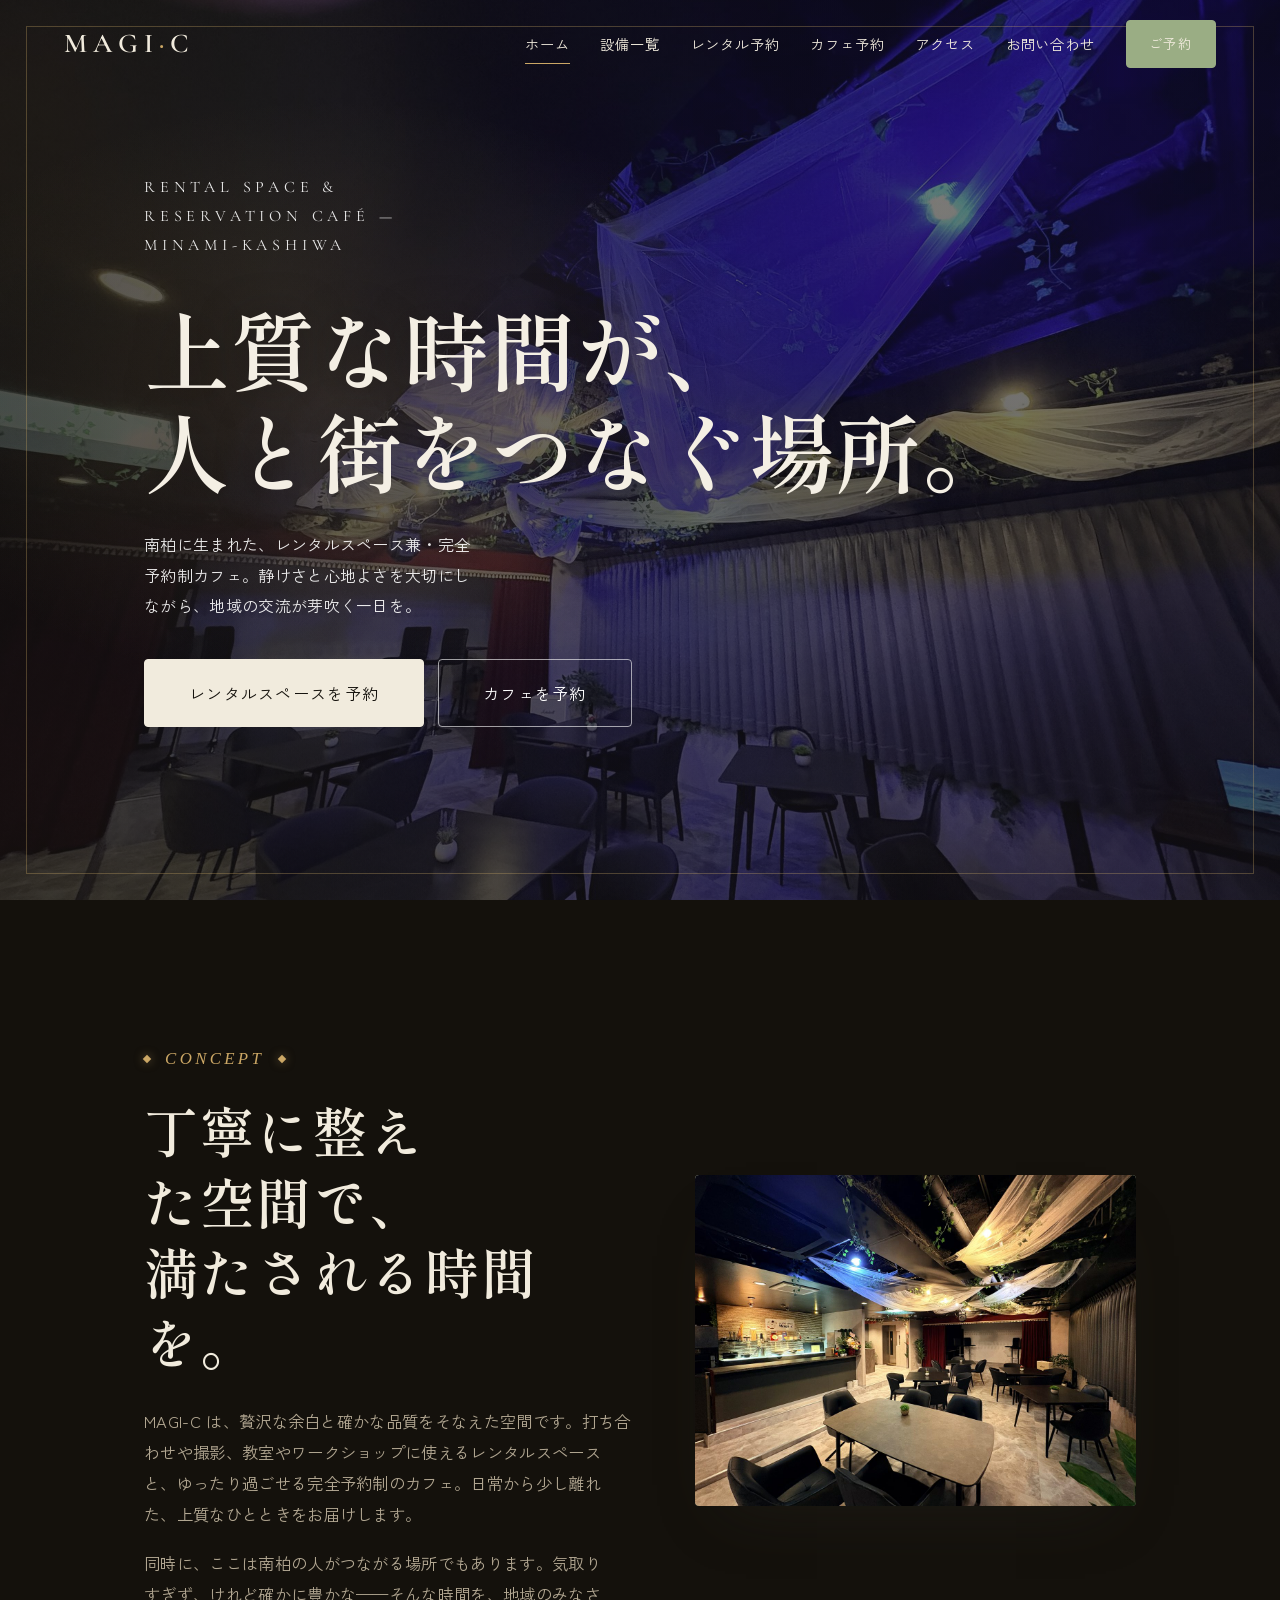
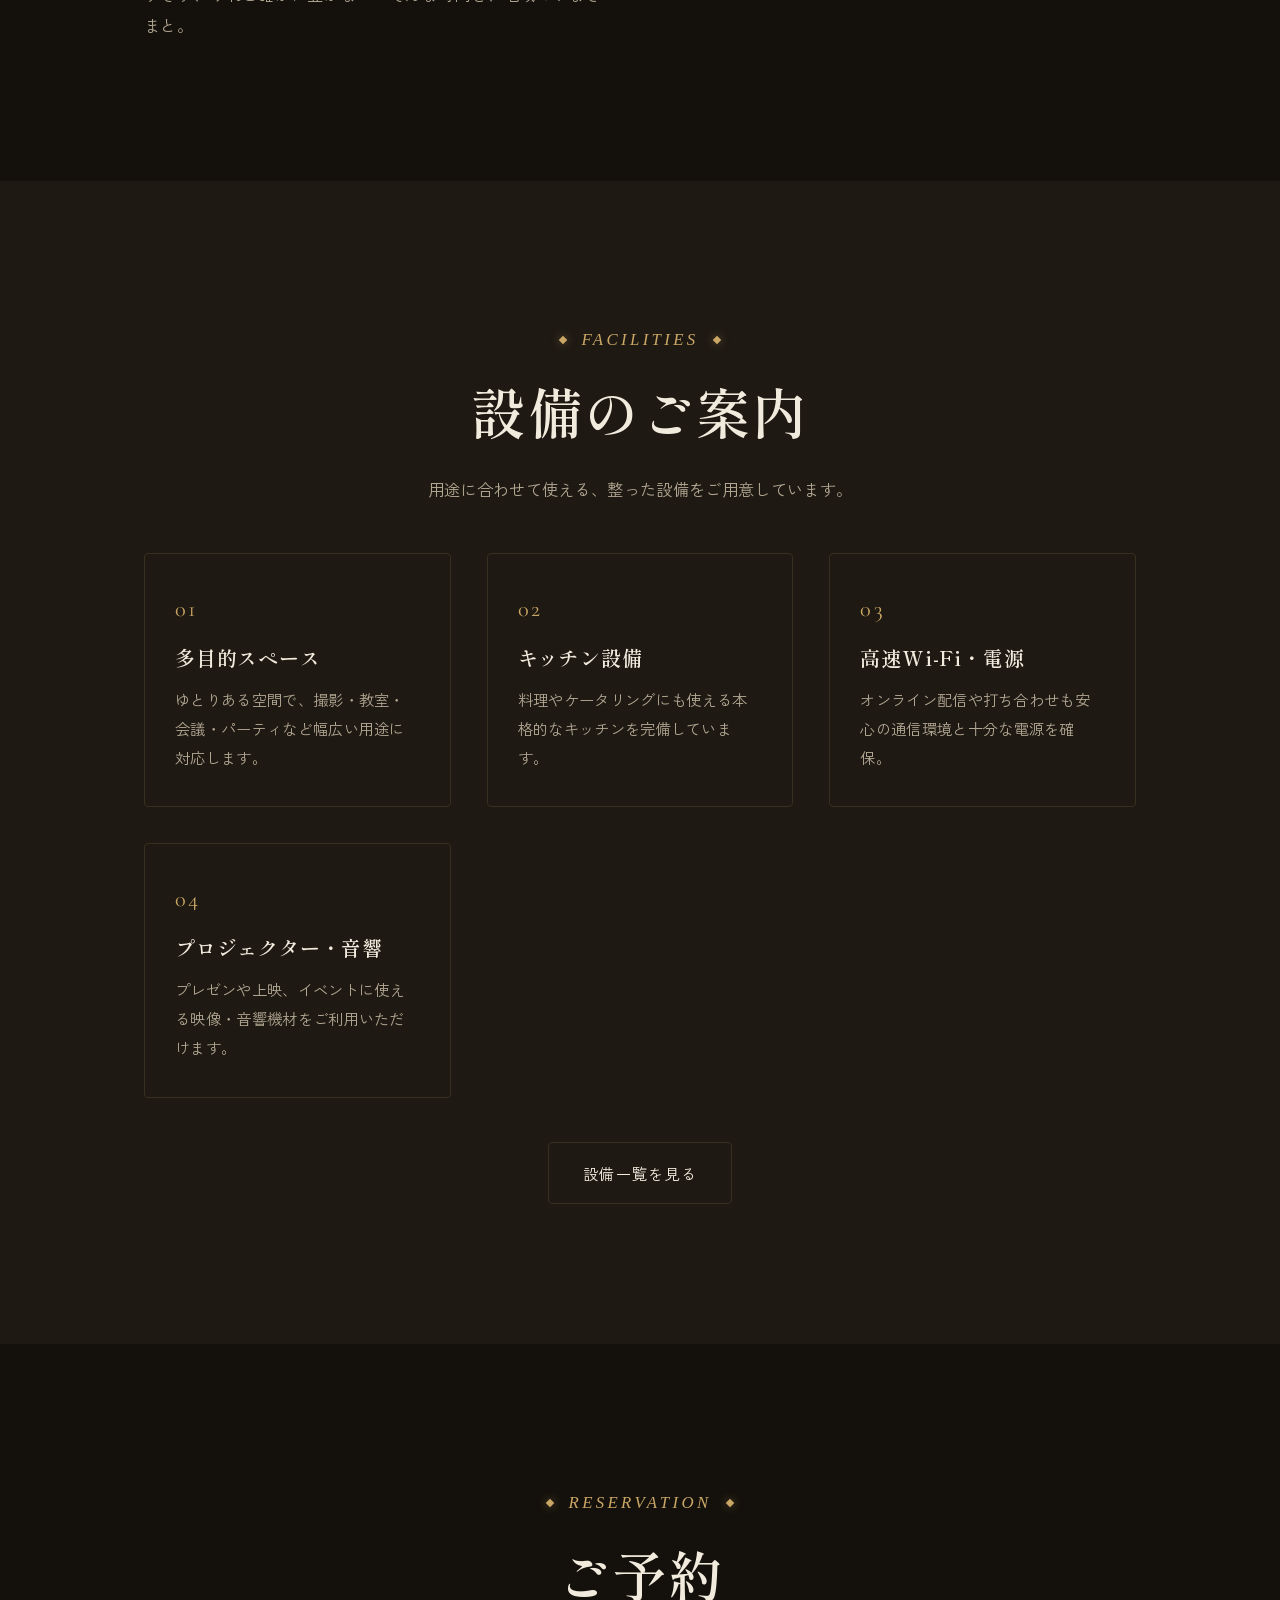
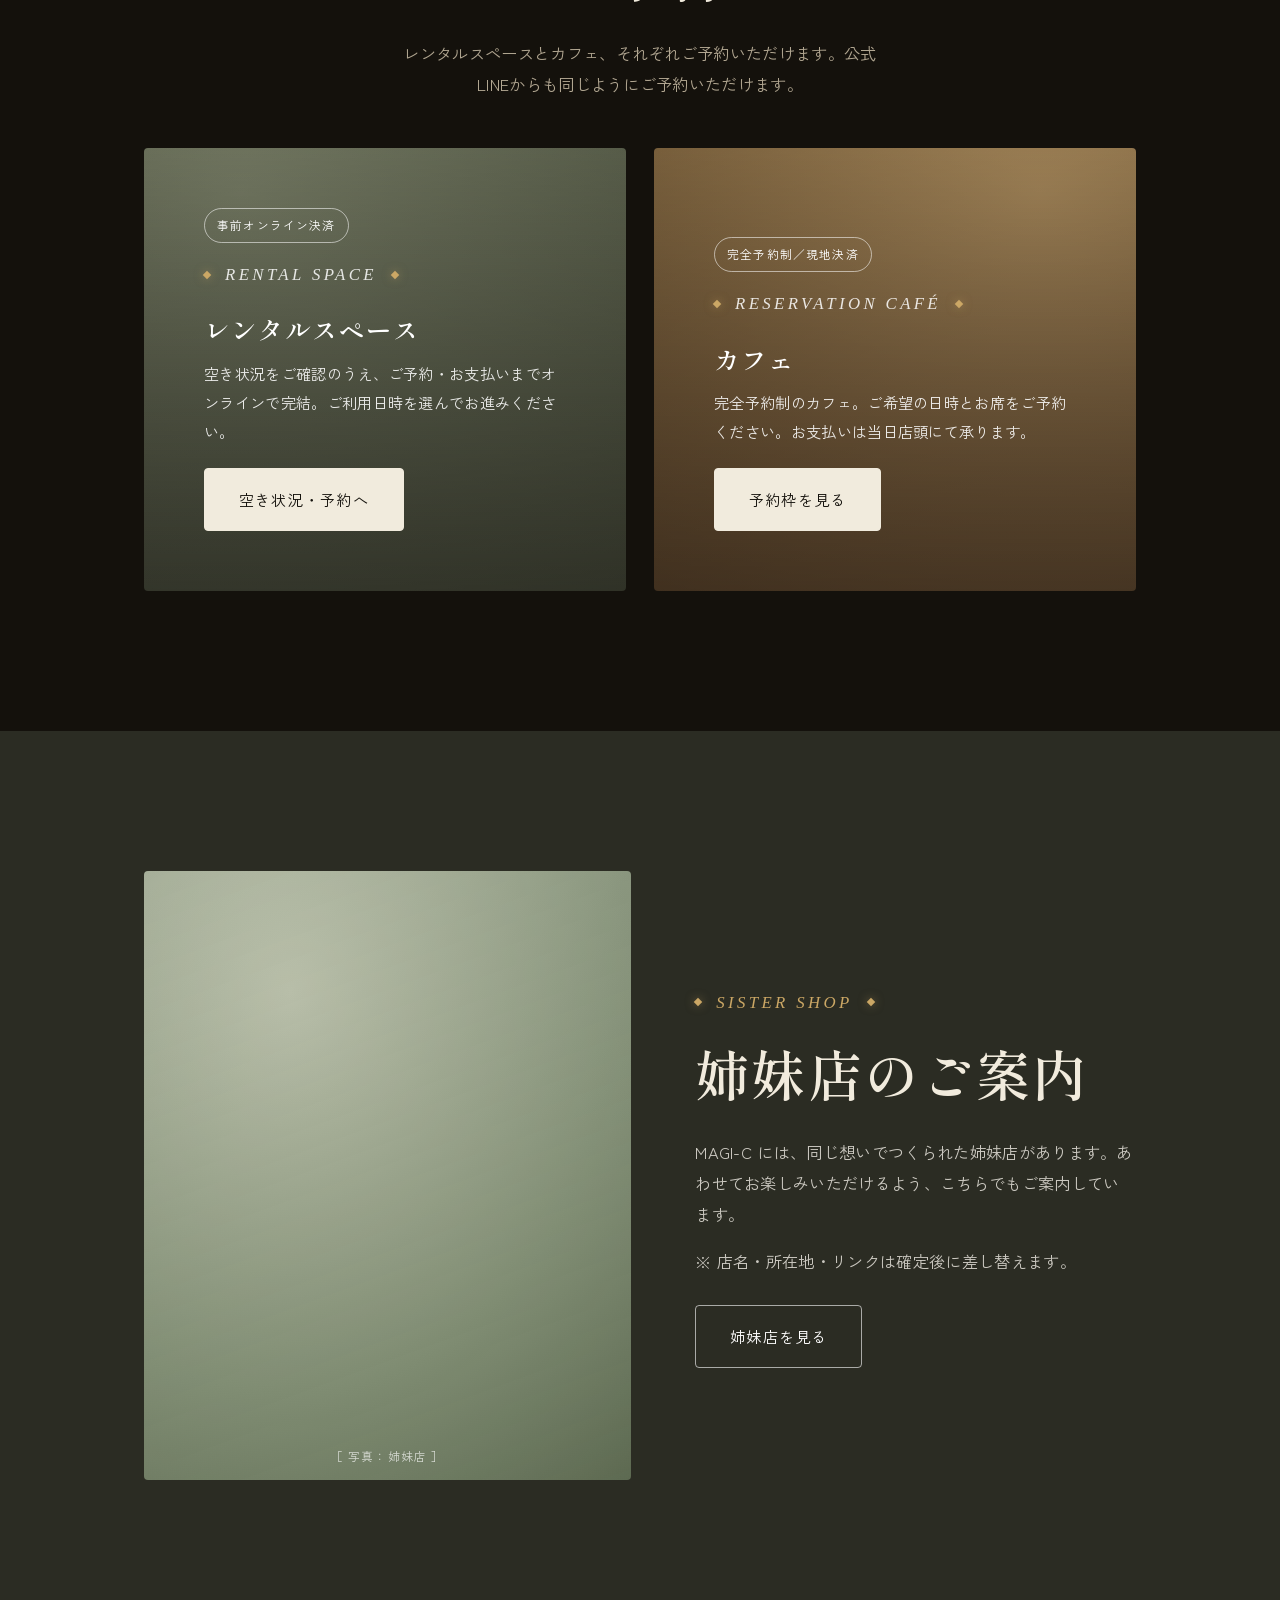
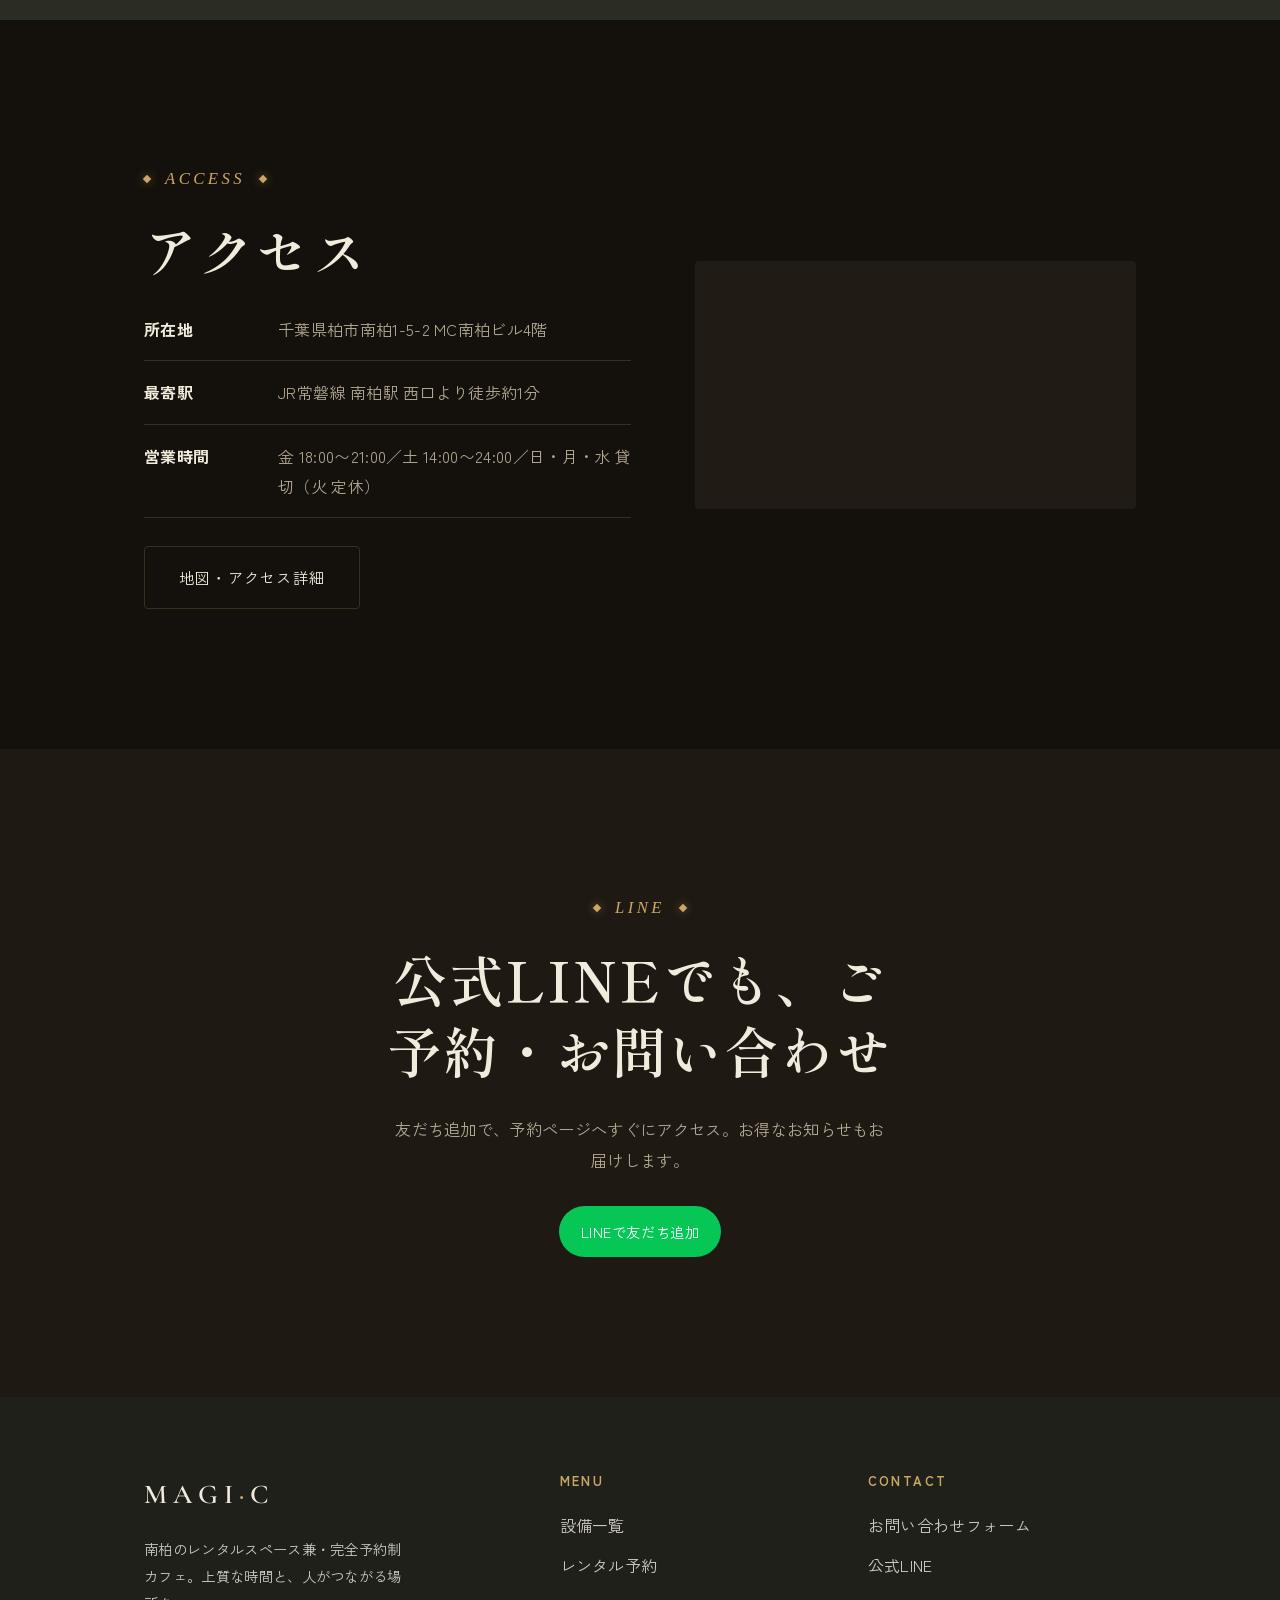
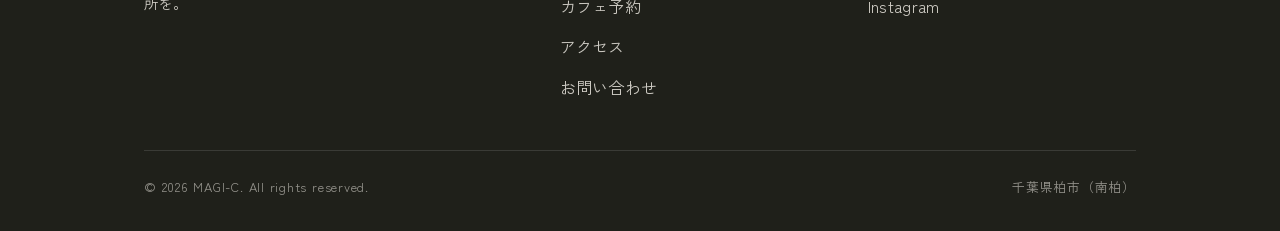
==== commit cf1ce413: "style: bolder crafted design + real photos site-wide; fix mobile hero, drop SCROLL ユーザーFB反映：もう少し攻める／" ====
--- a/index.html
+++ b/index.html
@@ -51,7 +51,6 @@
         <a href="cafe.html" class="btn btn--ghost btn--lg">カフェを予約</a>
       </div>
     </div>
-    <span class="scroll-hint">SCROLL</span>
   </section>
 
   <!-- Concept -->
--- a/assets/css/style.css
+++ b/assets/css/style.css
@@ -34,7 +34,12 @@
 body {
   font-family: var(--f-sans);
   color: var(--c-ink);
-  background: var(--c-cream);
+  /* 舞台照明のような奥行き：上からの淡いゴールドのグロー＋足元の沈み */
+  background-color: var(--c-cream);
+  background-image:
+    radial-gradient(140% 80% at 50% -10%, rgba(203,167,101,.08), transparent 46%),
+    radial-gradient(120% 90% at 50% 108%, rgba(0,0,0,.45), transparent 55%);
+  background-attachment: fixed;
   line-height: 1.9;
   font-size: 16px;
   letter-spacing: .02em;
@@ -73,15 +78,28 @@
 }
 .eyebrow {
   font-family: var(--f-latin);
-  font-size: 1rem;
-  letter-spacing: .28em;
+  font-style: italic;
+  font-size: 1.05rem;
+  letter-spacing: .2em;
   text-transform: uppercase;
   color: var(--c-brass);
-  display: inline-block;
-  margin-bottom: 18px;
+  display: inline-flex;
+  align-items: center;
+  gap: .9em;
+  margin-bottom: 20px;
+}
+/* 署名モチーフ：金のカードピップ（菱形）で見出しラベルを挟む＝手品/カードの意匠 */
+.eyebrow::before, .eyebrow::after {
+  content: "";
+  width: 6px; height: 6px;
+  background: var(--c-brass);
+  transform: rotate(45deg);
+  flex: none;
+  box-shadow: 0 0 10px rgba(203,167,101,.5);
 }
 .section-title {
-  font-size: clamp(1.55rem, 3.4vw, 2.5rem);
+  font-size: clamp(1.95rem, 5vw, 3.4rem);
+  line-height: 1.3;
   margin-bottom: 28px;
 }
 .lead {
@@ -212,7 +230,19 @@
     /* 画像が読み込めない場合のフォールバック色 */
     radial-gradient(120% 120% at 70% 20%, #6f7a5f 0%, #4a5240 45%, #2b2c23 100%);
 }
-.hero__inner { position: relative; z-index: 2; }
+/* Heroに金の細枠（劇場のプレイビル風の額装）＋見出し背後のほのかなスポット */
+.hero::before {
+  content: "";
+  position: absolute; inset: clamp(14px, 2.4vw, 26px);
+  z-index: 2; pointer-events: none;
+  border: 1px solid rgba(203,167,101,.32);
+}
+.hero::after {
+  content: "";
+  position: absolute; inset: 0; z-index: 1; pointer-events: none;
+  background: radial-gradient(60% 55% at 26% 44%, rgba(203,167,101,.14), transparent 60%);
+}
+.hero__inner { position: relative; z-index: 3; }
 .hero__eyebrow {
   font-family: var(--f-latin);
   letter-spacing: .3em;
@@ -224,11 +254,12 @@
   max-width: 24ch;
 }
 .hero h1 {
-  font-size: clamp(2rem, 6vw, 4.2rem);
-  line-height: 1.45;
+  font-size: clamp(2.5rem, 8.4vw, 5.4rem);
+  line-height: 1.18;
   font-weight: 600;
-  margin-bottom: 26px;
-  text-shadow: 0 1px 30px rgba(0,0,0,.25);
+  letter-spacing: .005em;
+  margin-bottom: 28px;
+  text-shadow: 0 2px 44px rgba(0,0,0,.4);
   text-wrap: balance;
 }
 .hero p {
@@ -240,11 +271,7 @@
 .hero .btn--ghost { color: #fff; border-color: rgba(255,255,255,.6); }
 .hero .btn--ghost:hover { background: #fff; color: var(--c-ink); border-color:#fff; }
 
-.scroll-hint {
-  position: absolute; left: 50%; bottom: 26px; transform: translateX(-50%);
-  z-index: 2; font-family: var(--f-latin); letter-spacing: .2em; font-size: .8rem;
-  color: rgba(255,255,255,.7); writing-mode: vertical-rl;
-}
+/* scroll-hint は撤去（AI生成サイトの常套句のため） */
 
 /* ---------- Generic page header (下層) ---------- */
 .page-hero {
